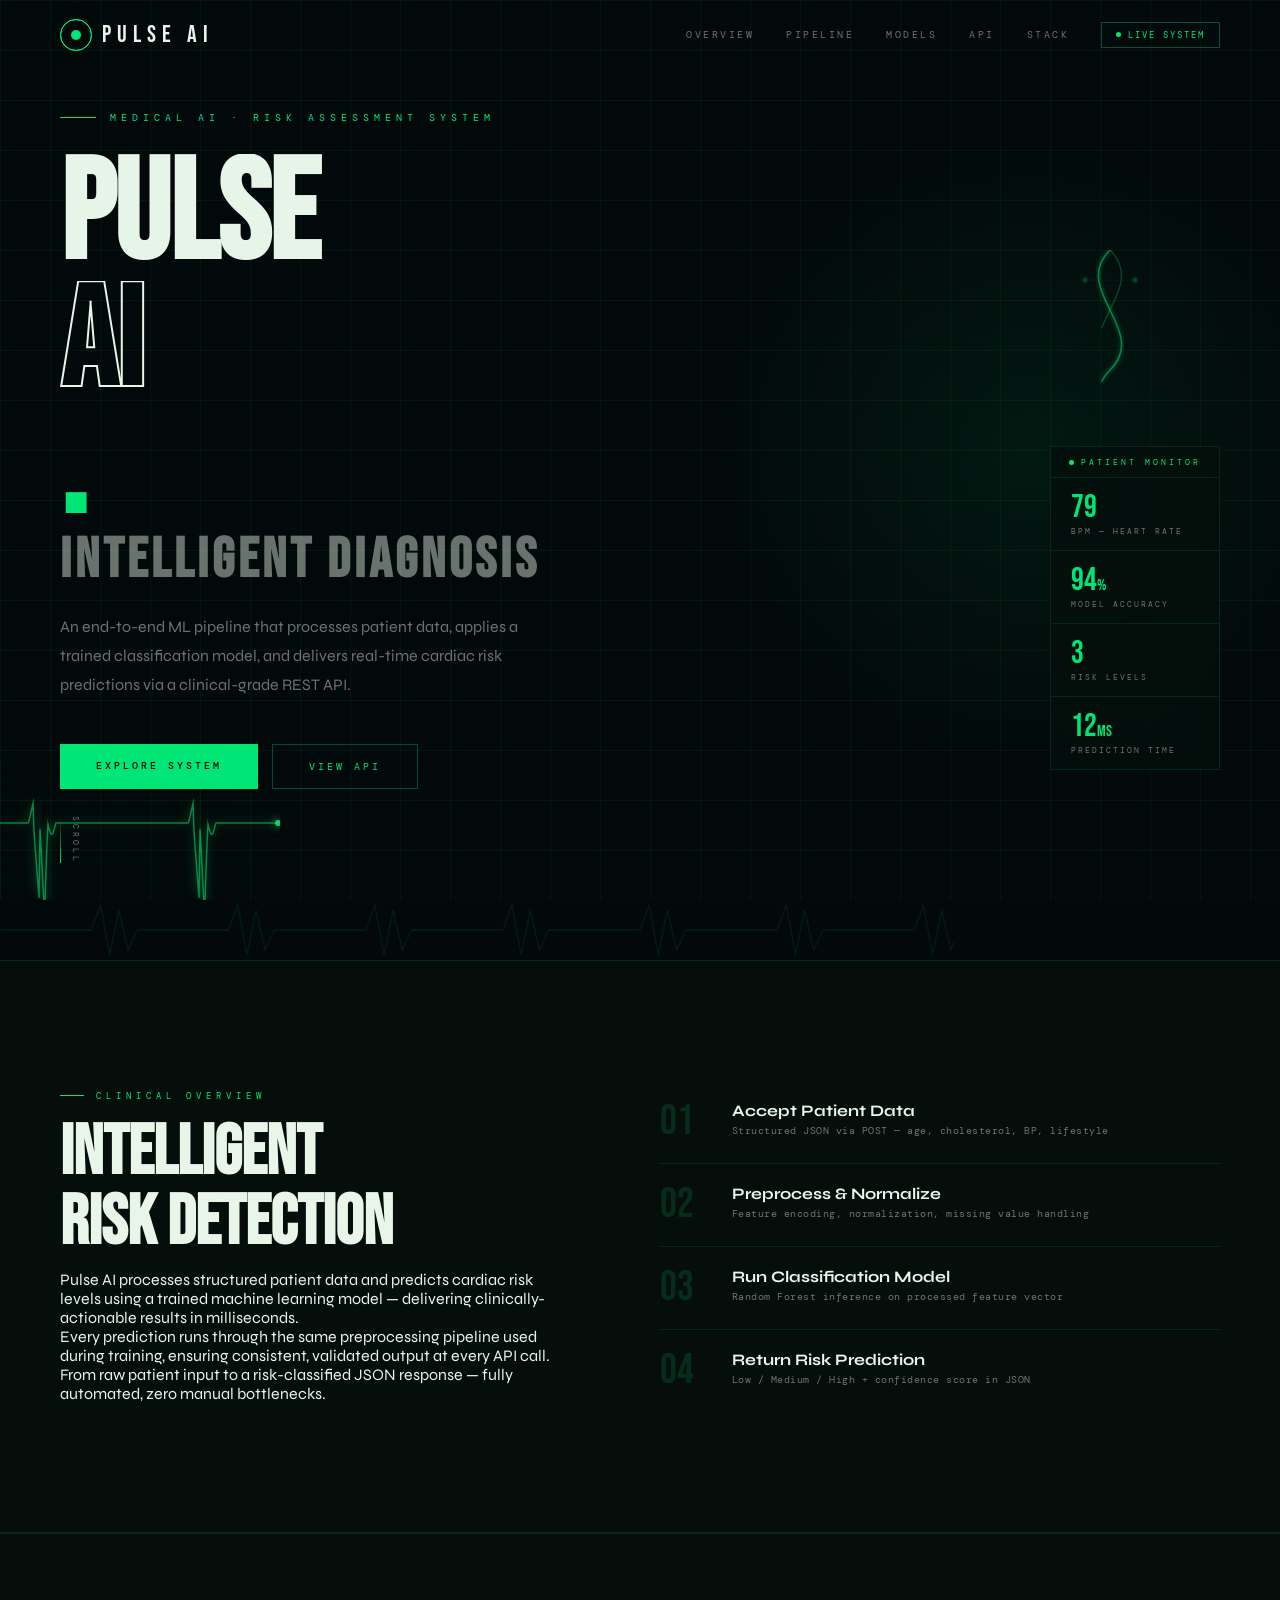
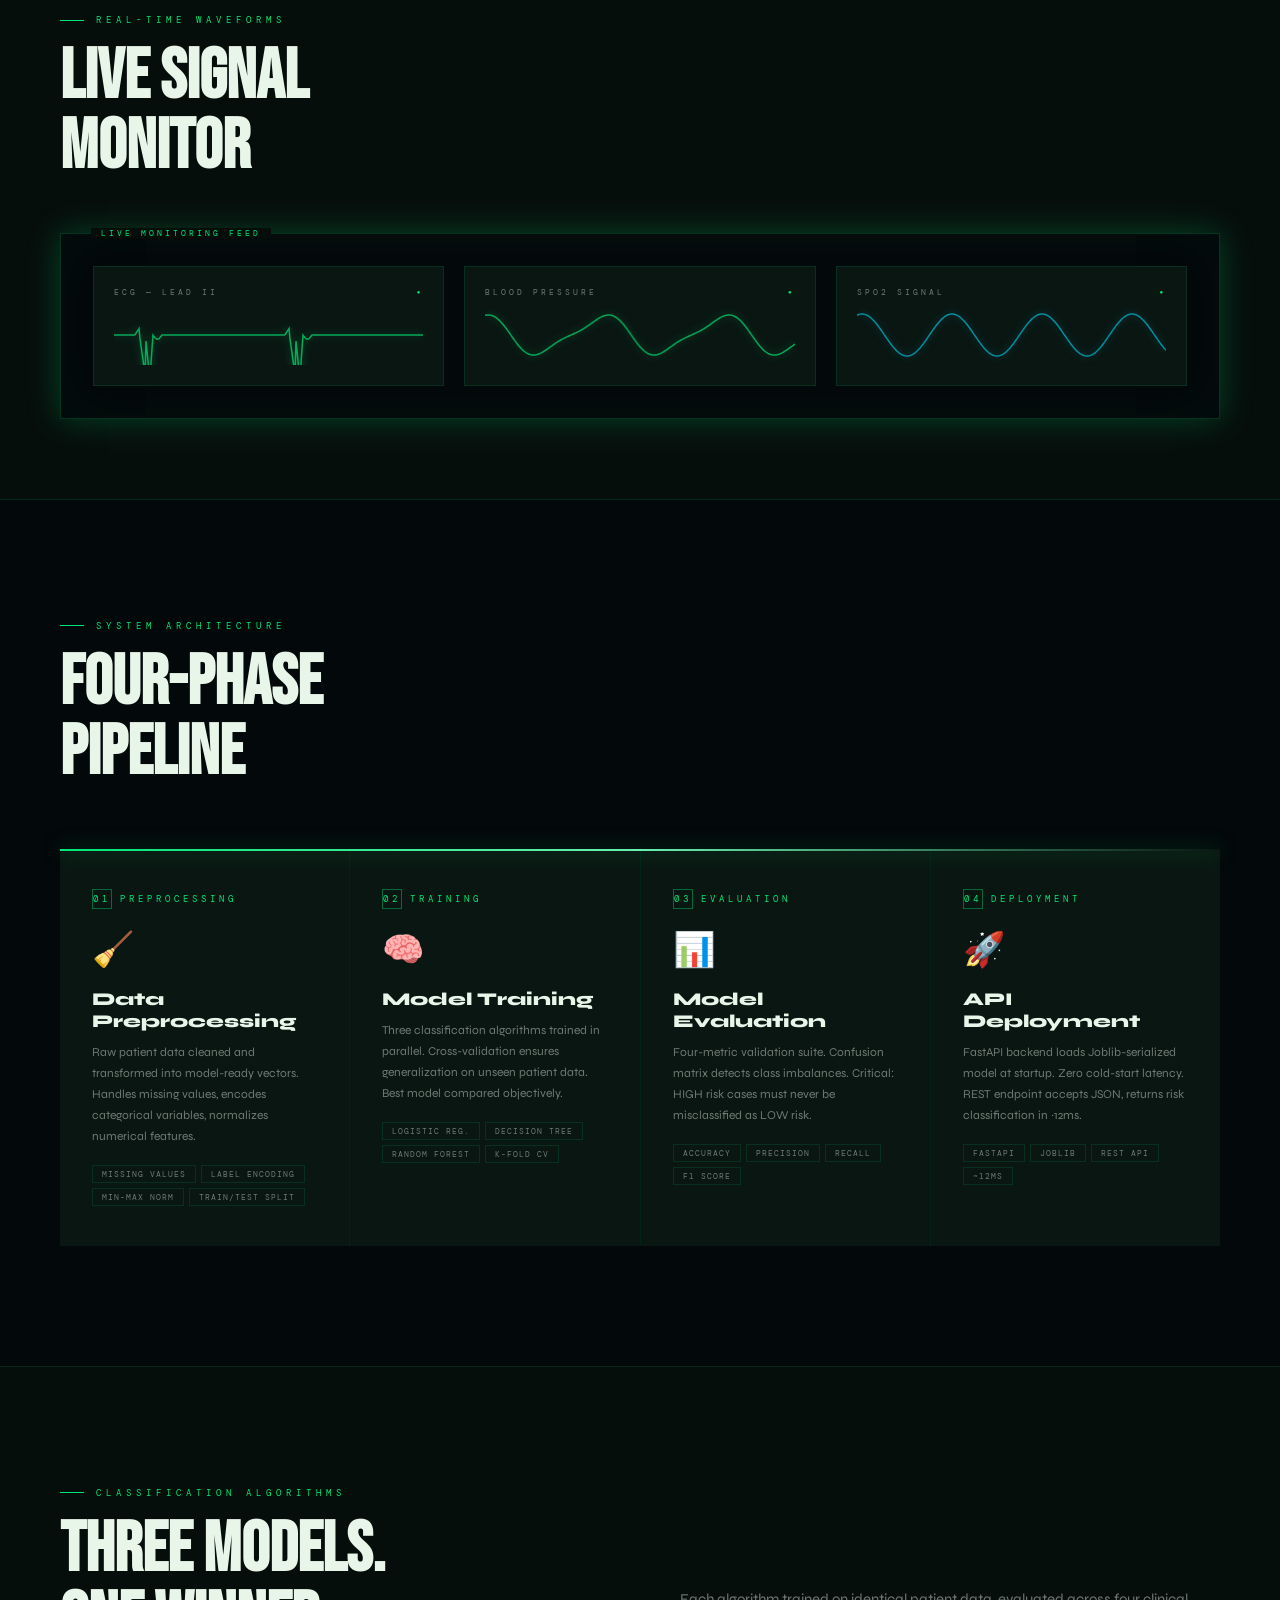
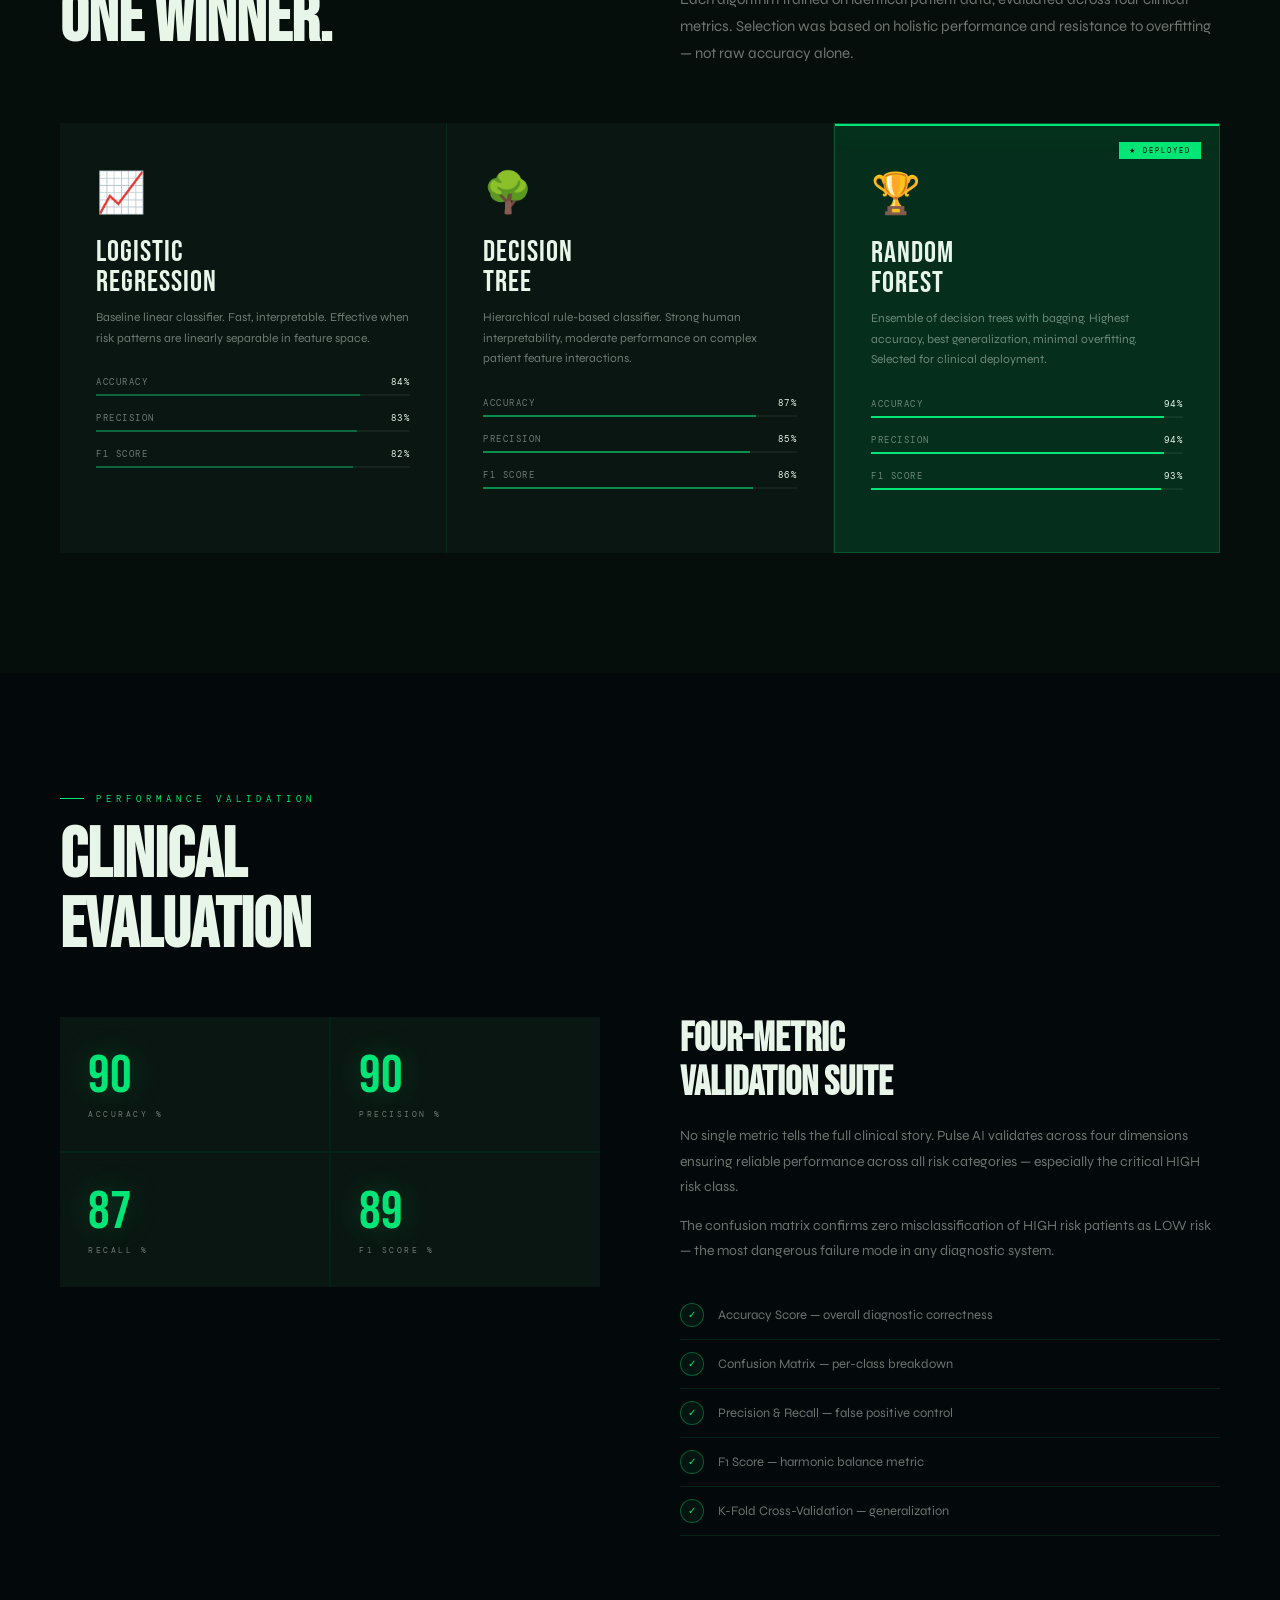
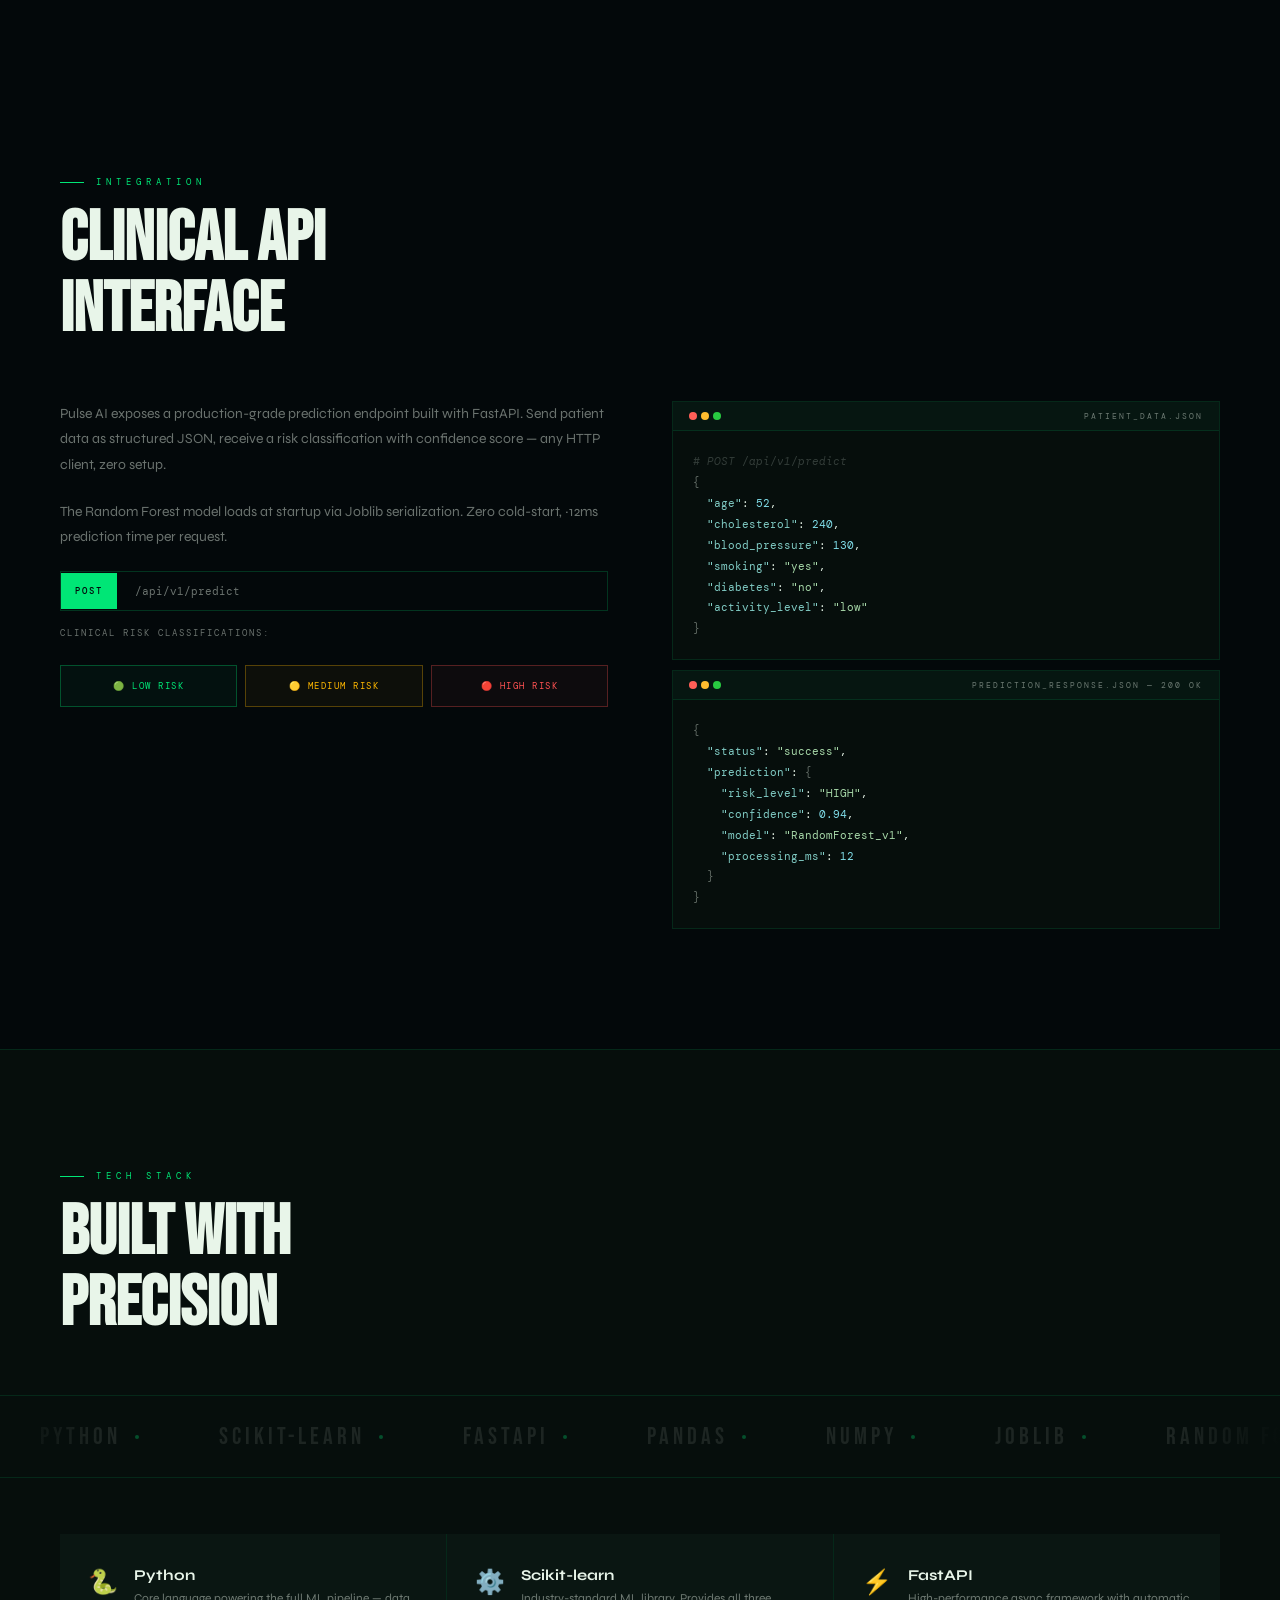
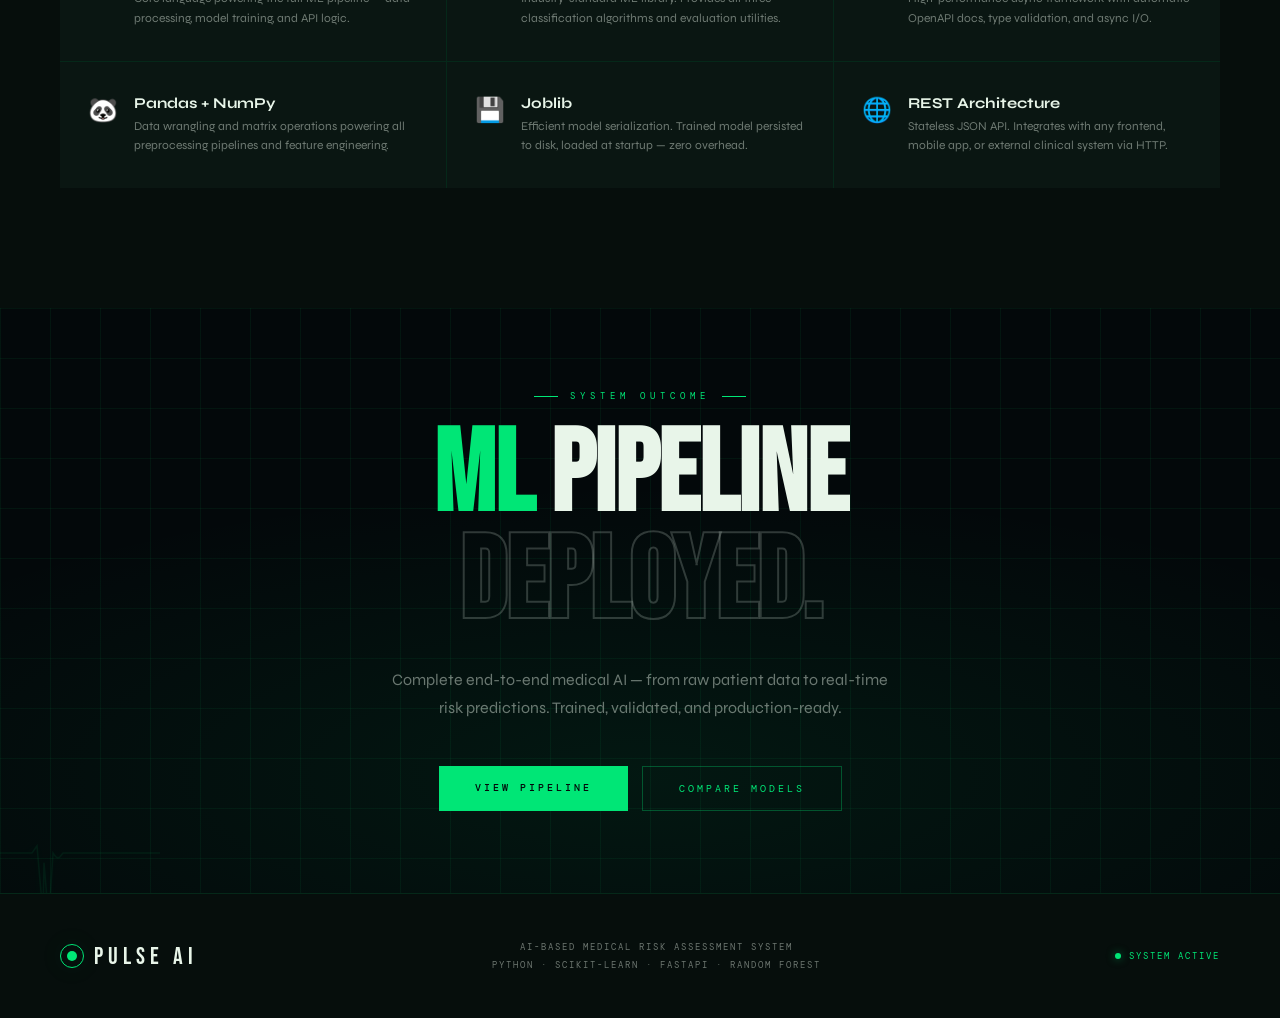
==== index.html @ 743562b0 "added intrductory index .html to get an  overview of pulse ai" ====
<!DOCTYPE html>
<html lang="en">
<head>
<meta charset="UTF-8">
<meta name="viewport" content="width=device-width, initial-scale=1.0">
<title>Pulse AI — Medical Risk Assessment System</title>
<link href="https://fonts.googleapis.com/css2?family=Bebas+Neue&family=DM+Mono:wght@300;400;500&family=Syne:wght@400;600;700;800&display=swap" rel="stylesheet">
<style>
:root {
  --g: #00E676;        /* hospital green */
  --g2: #00C853;       /* deep green */
  --g3: #69F0AE;       /* light green */
  --g4: rgba(0,230,118,0.08);
  --bg: #03080A;       /* near-black with teal hint */
  --bg2: #060E0C;
  --bg3: #0A1612;
  --bg4: #0D1E18;
  --line: rgba(0,230,118,0.12);
  --line2: rgba(0,230,118,0.06);
  --white: #E8F5E9;
  --muted: rgba(232,245,233,0.45);
  --glow: 0 0 30px rgba(0,230,118,0.25);
  --glow-strong: 0 0 60px rgba(0,230,118,0.4);
}

*, *::before, *::after { margin:0; padding:0; box-sizing:border-box; }
html { scroll-behavior:smooth; }

body {
  background: var(--bg);
  color: var(--white);
  font-family: 'Syne', sans-serif;
  overflow-x: hidden;
}

/* ─── SCAN LINE OVERLAY ─── */
body::after {
  content: '';
  position: fixed;
  inset: 0;
  background: repeating-linear-gradient(
    0deg,
    transparent,
    transparent 2px,
    rgba(0,230,118,0.012) 2px,
    rgba(0,230,118,0.012) 4px
  );
  pointer-events: none;
  z-index: 9998;
}

/* ─── SCROLL PROGRESS ─── */
#prog {
  position: fixed;
  top: 0; left: 0;
  height: 2px;
  width: 0%;
  background: linear-gradient(90deg, var(--g), var(--g3));
  z-index: 9999;
  box-shadow: 0 0 14px rgba(0,230,118,0.7);
  transition: width 0.08s linear;
}

/* ─── NAV ─── */
nav {
  position: fixed;
  top: 0; left: 0; right: 0;
  z-index: 500;
  height: 70px;
  padding: 0 60px;
  display: flex;
  align-items: center;
  justify-content: space-between;
  border-bottom: 1px solid transparent;
  transition: all 0.4s;
}
nav.sticky {
  background: rgba(3,8,10,0.94);
  backdrop-filter: blur(20px);
  border-bottom-color: var(--line);
}
.nav-logo {
  font-family: 'Bebas Neue', sans-serif;
  font-size: 24px;
  letter-spacing: 6px;
  color: var(--white);
  text-decoration: none;
  display: flex;
  align-items: center;
  gap: 10px;
}
.pulse-icon {
  position: relative;
  width: 32px; height: 32px;
}
.pulse-ring {
  position: absolute;
  inset: 0;
  border-radius: 50%;
  border: 1px solid var(--g);
  animation: ping 2s ease-out infinite;
}
.pulse-ring2 {
  animation-delay: 0.7s;
}
@keyframes ping {
  0% { transform: scale(0.6); opacity: 0.8; }
  100% { transform: scale(1.4); opacity: 0; }
}
.pulse-core {
  position: absolute;
  top:50%; left:50%;
  transform: translate(-50%,-50%);
  width: 10px; height: 10px;
  border-radius: 50%;
  background: var(--g);
  box-shadow: var(--glow);
}

.nav-links { display:flex; align-items:center; gap:32px; }
.nav-links a {
  font-family: 'DM Mono', monospace;
  font-size: 10px;
  letter-spacing: 2.5px;
  text-transform: uppercase;
  color: var(--muted);
  text-decoration: none;
  transition: color 0.25s;
}
.nav-links a:hover { color: var(--g); }
.nav-badge {
  font-family: 'DM Mono', monospace;
  font-size: 9px;
  letter-spacing: 2px;
  color: var(--g);
  border: 1px solid rgba(0,230,118,0.35);
  padding: 6px 14px;
  display: flex;
  align-items: center;
  gap: 7px;
  text-transform: uppercase;
}
.badge-dot {
  width: 5px; height: 5px;
  border-radius: 50%;
  background: var(--g);
  animation: ping-small 1.5s ease-out infinite;
}
@keyframes ping-small {
  0%,100% { opacity:1; transform:scale(1); }
  50% { opacity:0.4; transform:scale(1.5); }
}

/* ─── HERO ─── */
.hero {
  min-height: 100vh;
  display: flex;
  flex-direction: column;
  justify-content: center;
  padding: 0 60px;
  position: relative;
  overflow: hidden;
}

/* Grid BG */
.hero-grid {
  position: absolute;
  inset: 0;
  background-image:
    linear-gradient(var(--line2) 1px, transparent 1px),
    linear-gradient(90deg, var(--line2) 1px, transparent 1px);
  background-size: 50px 50px;
  animation: grid-drift 30s linear infinite;
}
@keyframes grid-drift {
  from { background-position: 0 0; }
  to { background-position: 0 50px; }
}

/* Radial glow */
.hero-glow {
  position: absolute;
  right: -100px; top: 50%;
  transform: translateY(-50%);
  width: 700px; height: 700px;
  background: radial-gradient(circle, rgba(0,230,118,0.07), transparent 65%);
  pointer-events: none;
  animation: glow-breathe 5s ease-in-out infinite;
}
@keyframes glow-breathe {
  0%,100% { transform: translateY(-50%) scale(1); opacity:1; }
  50% { transform: translateY(-50%) scale(1.1); opacity:0.7; }
}

/* ECG Hero Canvas */
#ecg-canvas {
  position: absolute;
  bottom: 0; left: 0; right: 0;
  height: 140px;
  pointer-events: none;
}

/* DNA Helix right side */
.dna-wrap {
  position: absolute;
  right: 80px;
  top: 50%;
  transform: translateY(-50%);
  width: 180px;
  height: 400px;
  opacity: 0;
  animation: fade-in 1s ease forwards 1.6s;
}
@keyframes fade-in { to { opacity:1; } }

.hero-content { position:relative; z-index:3; max-width: 820px; }

.hero-tag {
  font-family: 'DM Mono', monospace;
  font-size: 10px;
  letter-spacing: 5px;
  color: var(--g);
  text-transform: uppercase;
  margin-bottom: 30px;
  display: flex;
  align-items: center;
  gap: 14px;
  opacity: 0;
  animation: in-up 0.7s ease forwards 0.3s;
}
.hero-tag::before { content:''; width:36px; height:1px; background:var(--g); }

.hero-h1 {
  font-family: 'Bebas Neue', sans-serif;
  font-size: clamp(70px, 11vw, 155px);
  line-height: 0.9;
  letter-spacing: -1px;
  margin-bottom: 28px;
}
.hero-h1 .ln { display:block; overflow:hidden; }
.hero-h1 .ln span {
  display: block;
  opacity: 0;
  transform: translateY(100%);
  animation: line-up 0.85s cubic-bezier(0.16,1,0.3,1) forwards;
}
.hero-h1 .ln:nth-child(1) span { animation-delay:0.4s; }
.hero-h1 .ln:nth-child(2) span { animation-delay:0.55s; }
.hero-h1 .ln:nth-child(3) span { animation-delay:0.7s; }
@keyframes line-up { to { opacity:1; transform:translateY(0); } }

.hero-h1 .g { color: var(--g); }
.hero-h1 .out {
  -webkit-text-stroke: 2px var(--white);
  color: transparent;
}

.hero-desc {
  font-size: 16px;
  line-height: 1.8;
  color: var(--muted);
  max-width: 500px;
  margin-bottom: 44px;
  opacity: 0;
  animation: in-up 0.7s ease forwards 0.95s;
}

.hero-btns {
  display: flex;
  gap: 14px;
  opacity: 0;
  animation: in-up 0.7s ease forwards 1.15s;
}

.btn {
  font-family: 'DM Mono', monospace;
  font-size: 10px;
  letter-spacing: 3px;
  text-transform: uppercase;
  padding: 15px 36px;
  text-decoration: none;
  transition: all 0.3s;
  display: inline-block;
}
.btn-primary {
  background: var(--g);
  color: var(--bg);
  position: relative;
  overflow: hidden;
  font-weight: 500;
}
.btn-primary::after {
  content:'';
  position: absolute;
  inset: 0;
  background: rgba(255,255,255,0.2);
  transform: translateX(-102%);
  transition: transform 0.35s cubic-bezier(0.16,1,0.3,1);
}
.btn-primary:hover::after { transform: translateX(0); }
.btn-primary:hover { transform: translateY(-2px); box-shadow: var(--glow-strong); }

.btn-outline {
  border: 1px solid rgba(0,230,118,0.3);
  color: var(--g);
}
.btn-outline:hover {
  border-color: var(--g);
  background: rgba(0,230,118,0.07);
  transform: translateY(-2px);
}

/* Vital stats right */
.vital-panel {
  position: absolute;
  right: 60px;
  bottom: 130px;
  z-index: 3;
  display: flex;
  flex-direction: column;
  gap: 0;
  border: 1px solid var(--line);
  background: rgba(6,14,12,0.8);
  backdrop-filter: blur(10px);
  opacity: 0;
  animation: in-right 0.8s ease forwards 1.4s;
}
@keyframes in-right { to { opacity:1; transform:translateX(0); } }
.vital-panel { transform: translateX(30px); }

.vp-header {
  padding: 10px 18px;
  border-bottom: 1px solid var(--line);
  font-family: 'DM Mono', monospace;
  font-size: 8px;
  letter-spacing: 3px;
  color: var(--g);
  text-transform: uppercase;
  display: flex;
  align-items: center;
  gap: 7px;
}
.vp-dot { width:5px; height:5px; border-radius:50%; background:var(--g); animation:ping-small 1.5s infinite; }

.vital-row {
  padding: 14px 20px;
  border-bottom: 1px solid var(--line);
  display: flex;
  flex-direction: column;
  gap: 2px;
}
.vital-row:last-child { border-bottom: none; }
.vital-val {
  font-family: 'Bebas Neue', sans-serif;
  font-size: 32px;
  line-height: 1;
  color: var(--g);
}
.vital-lbl {
  font-family: 'DM Mono', monospace;
  font-size: 8px;
  letter-spacing: 2px;
  color: var(--muted);
  text-transform: uppercase;
}

.scroll-hint {
  position: absolute;
  bottom: 36px;
  left: 60px;
  z-index: 3;
  display: flex;
  align-items: center;
  gap: 10px;
  opacity: 0;
  animation: in-up 0.6s ease forwards 1.7s;
}
.sh-line {
  width: 1px; height: 45px;
  background: linear-gradient(to bottom, transparent, var(--g));
  animation: sh-pulse 2s ease-in-out infinite;
}
@keyframes sh-pulse {
  0%,100% { height:45px; }
  50% { height:75px; }
}
.sh-txt {
  font-family: 'DM Mono', monospace;
  font-size: 8px;
  letter-spacing: 3px;
  color: var(--muted);
  text-transform: uppercase;
  writing-mode: vertical-rl;
}

@keyframes in-up { to { opacity:1; transform:translateY(0); } }

/* ─── SECTIONS ─── */
.sec { padding: 120px 60px; position: relative; }
.sec-inner { max-width: 1200px; margin: 0 auto; }

.eyebrow {
  font-family: 'DM Mono', monospace;
  font-size: 9px;
  letter-spacing: 5px;
  text-transform: uppercase;
  color: var(--g);
  margin-bottom: 16px;
  display: flex;
  align-items: center;
  gap: 12px;
}
.eyebrow::before { content:''; width:24px; height:1px; background:var(--g); }

.sec-title {
  font-family: 'Bebas Neue', sans-serif;
  font-size: clamp(44px, 5.5vw, 80px);
  line-height: 1;
  margin-bottom: 12px;
}

/* ─── SCROLL ANIMATIONS ─── */
.sa, .sa-l, .sa-r, .sa-s {
  transition: opacity 0.95s cubic-bezier(0.16,1,0.3,1), transform 0.95s cubic-bezier(0.16,1,0.3,1);
}
.sa    { opacity:0; transform:translateY(55px); }
.sa-l  { opacity:0; transform:translateX(-55px); }
.sa-r  { opacity:0; transform:translateX(55px); }
.sa-s  { opacity:0; transform:scale(0.9); }
.sa.v, .sa-l.v, .sa-r.v, .sa-s.v { opacity:1; transform:none; }
.d1{transition-delay:0.08s;} .d2{transition-delay:0.18s;} .d3{transition-delay:0.28s;} .d4{transition-delay:0.38s;}

/* ─── WHAT IT DOES ─── */
.what-sec {
  background: var(--bg2);
  border-top: 1px solid var(--line);
  border-bottom: 1px solid var(--line);
}
.what-grid {
  display: grid;
  grid-template-columns: 1fr 1.1fr;
  gap: 90px;
  align-items: center;
}
.what-text p {
  font-size: 15px;
  line-height: 1.85;
  color: var(--muted);
  margin-bottom: 18px;
}
.what-text .hl { color: var(--g); font-weight: 600; }

/* Animated flow list */
.flow-list { list-style: none; }
.fl {
  display: flex;
  gap: 22px;
  padding: 20px 0;
  border-bottom: 1px solid var(--line);
  position: relative;
  transition: padding-left 0.3s ease;
  cursor: default;
}
.fl:last-child { border-bottom: none; }
.fl:hover { padding-left: 10px; }

.fl-bar {
  position: absolute;
  left: 0; top: 0; bottom: 0;
  width: 2px;
  background: var(--g);
  transform: scaleY(0);
  transform-origin: top;
  transition: transform 0.35s ease;
}
.fl:hover .fl-bar { transform: scaleY(1); }

.fl-n {
  font-family: 'Bebas Neue', sans-serif;
  font-size: 42px;
  line-height: 1;
  color: rgba(0,230,118,0.15);
  min-width: 50px;
  transition: color 0.3s;
}
.fl:hover .fl-n { color: var(--g); }

.fl-b h4 { font-size: 16px; font-weight: 700; margin-bottom: 4px; }
.fl-b p {
  font-family: 'DM Mono', monospace;
  font-size: 10px;
  color: var(--muted);
  letter-spacing: 0.5px;
}

/* ─── HEARTBEAT DIVIDER ─── */
.hb-divider {
  width: 100%;
  height: 60px;
  position: relative;
  overflow: hidden;
  background: var(--bg);
}
.hb-divider svg { width:100%; height:100%; }
.hb-path {
  fill: none;
  stroke: var(--g);
  stroke-width: 1.5;
  opacity: 0.4;
  stroke-dasharray: 2000;
  stroke-dashoffset: 2000;
  animation: hb-draw 3s ease-in-out forwards infinite;
}
@keyframes hb-draw {
  0%  { stroke-dashoffset: 2000; opacity: 0.4; }
  70% { stroke-dashoffset: 0; opacity: 0.4; }
  85% { stroke-dashoffset: 0; opacity: 0.7; }
  100% { stroke-dashoffset: 0; opacity: 0.1; }
}

/* ─── PIPELINE ─── */
.pipeline-sec { background: var(--bg); }

.p-grid {
  display: grid;
  grid-template-columns: repeat(4,1fr);
  gap: 1px;
  background: var(--line);
  margin-top: 60px;
  position: relative;
}

/* Animated scan line across top */
.p-grid::before {
  content: '';
  position: absolute;
  top: 0; left: 0;
  height: 2px;
  width: 0%;
  background: linear-gradient(90deg, var(--g), var(--g3), transparent);
  z-index: 2;
  box-shadow: 0 0 20px rgba(0,230,118,0.6);
  transition: width 2s cubic-bezier(0.16,1,0.3,1);
}
.p-grid.scanned::before { width: 100%; }

.p-card {
  background: var(--bg3);
  padding: 40px 32px;
  position: relative;
  overflow: hidden;
  transition: background 0.4s;
  cursor: default;
}
.p-card:hover { background: rgba(0,230,118,0.035); }

/* Corner brackets on hover */
.p-card::before, .p-card::after {
  content:'';
  position: absolute;
  width: 12px; height: 12px;
  opacity: 0;
  transition: opacity 0.3s;
}
.p-card::before {
  top: 10px; left: 10px;
  border-top: 1px solid var(--g);
  border-left: 1px solid var(--g);
}
.p-card::after {
  bottom: 10px; right: 10px;
  border-bottom: 1px solid var(--g);
  border-right: 1px solid var(--g);
}
.p-card:hover::before, .p-card:hover::after { opacity: 1; }

.p-num {
  font-family: 'DM Mono', monospace;
  font-size: 9px;
  letter-spacing: 4px;
  color: var(--g);
  text-transform: uppercase;
  margin-bottom: 20px;
  display: flex;
  align-items: center;
  gap: 8px;
}
.p-num-box {
  width: 20px; height: 20px;
  border: 1px solid rgba(0,230,118,0.4);
  display: flex; align-items:center; justify-content:center;
  font-size: 9px;
}

.p-icon {
  font-size: 34px;
  display: block;
  margin-bottom: 18px;
  transition: transform 0.4s cubic-bezier(0.34,1.56,0.64,1);
}
.p-card:hover .p-icon { transform: scale(1.15) translateY(-4px); }

.p-title { font-size: 18px; font-weight: 800; margin-bottom: 10px; }
.p-desc { font-size: 12px; line-height: 1.75; color: var(--muted); }

.p-tags {
  display: flex;
  flex-wrap: wrap;
  gap: 5px;
  margin-top: 18px;
}
.p-tag {
  font-family: 'DM Mono', monospace;
  font-size: 8px;
  letter-spacing: 1px;
  color: var(--muted);
  border: 1px solid var(--line);
  padding: 3px 9px;
  text-transform: uppercase;
  transition: all 0.3s;
}
.p-card:hover .p-tag { border-color: rgba(0,230,118,0.3); color: var(--g3); }

/* ─── MODELS ─── */
.models-sec {
  background: var(--bg2);
  border-top: 1px solid var(--line);
}

.models-hd {
  display: grid;
  grid-template-columns: 1fr 1fr;
  gap: 80px;
  align-items: end;
  margin-bottom: 56px;
}
.models-hd p { font-size: 15px; line-height: 1.8; color: var(--muted); }

.m-grid {
  display: grid;
  grid-template-columns: repeat(3,1fr);
  gap: 1px;
  background: var(--line);
}

.m-card {
  background: var(--bg3);
  padding: 46px 36px;
  position: relative;
  overflow: hidden;
  transition: transform 0.4s cubic-bezier(0.16,1,0.3,1);
  cursor: default;
}
.m-card:hover { transform: translateY(-8px); z-index:2; }

/* Top glow bar */
.m-card::before {
  content:'';
  position: absolute;
  top: 0; left: 0; right: 0;
  height: 2px;
  transform: scaleX(0);
  transform-origin: left;
  transition: transform 0.5s cubic-bezier(0.16,1,0.3,1);
  background: var(--g);
}
.m-card:hover::before { transform: scaleX(1); }

.m-card.best {
  background: rgba(0,230,118,0.03);
  border: 1px solid rgba(0,230,118,0.2);
}
.m-card.best::before { transform: scaleX(1); box-shadow: var(--glow); }

.m-badge {
  position: absolute;
  top: 18px; right: 18px;
  font-family: 'DM Mono', monospace;
  font-size: 7px;
  letter-spacing: 2px;
  text-transform: uppercase;
  color: var(--bg);
  background: var(--g);
  padding: 4px 10px;
}

.m-icon { font-size: 40px; margin-bottom: 20px; display: block; }
.m-name {
  font-family: 'Bebas Neue', sans-serif;
  font-size: 30px;
  letter-spacing: 1px;
  line-height: 1;
  margin-bottom: 10px;
}
.m-desc { font-size: 12px; color: var(--muted); line-height: 1.7; margin-bottom: 28px; }

.m-metric { margin-bottom: 16px; }
.m-mh {
  display: flex;
  justify-content: space-between;
  margin-bottom: 6px;
  font-family: 'DM Mono', monospace;
  font-size: 9px;
  letter-spacing: 1.5px;
  text-transform: uppercase;
}
.m-mh span:first-child { color: var(--muted); }
.m-mh span:last-child { color: var(--white); }

.m-bar { height: 2px; background: rgba(255,255,255,0.05); overflow:hidden; }
.m-fill {
  height: 100%;
  width: 0%;
  background: var(--g);
  transition: width 1.7s cubic-bezier(0.16,1,0.3,1);
  box-shadow: 0 0 8px rgba(0,230,118,0.4);
}
.m-card:nth-child(2) .m-fill { background: rgba(0,230,118,0.55); }
.m-card:nth-child(1) .m-fill { background: rgba(0,230,118,0.35); }

/* ─── EVALUATION ─── */
.eval-sec { background: var(--bg); }

.eval-grid {
  display: grid;
  grid-template-columns: 1fr 1fr;
  gap: 80px;
  margin-top: 56px;
  align-items: start;
}

.eval-nums {
  display: grid;
  grid-template-columns: 1fr 1fr;
  gap: 2px;
  background: var(--line);
}
.eval-num {
  background: var(--bg3);
  padding: 32px 28px;
  position: relative;
  overflow: hidden;
  transition: background 0.3s;
  cursor: default;
}
.eval-num:hover { background: rgba(0,230,118,0.04); }

/* Scan effect on hover */
.eval-num::after {
  content:'';
  position: absolute;
  top: -100%;
  left: 0; right: 0;
  height: 30%;
  background: linear-gradient(to bottom, transparent, rgba(0,230,118,0.04), transparent);
  transition: top 0.6s ease;
}
.eval-num:hover::after { top: 200%; }

.en-val {
  font-family: 'Bebas Neue', sans-serif;
  font-size: 54px;
  line-height: 1;
  color: var(--g);
  text-shadow: var(--glow);
  margin-bottom: 6px;
}
.en-lbl {
  font-family: 'DM Mono', monospace;
  font-size: 8px;
  letter-spacing: 2.5px;
  color: var(--muted);
  text-transform: uppercase;
}

.eval-info h3 {
  font-family: 'Bebas Neue', sans-serif;
  font-size: 40px;
  line-height: 1.1;
  margin-bottom: 18px;
}
.eval-info p { font-size: 14px; line-height: 1.8; color: var(--muted); margin-bottom: 14px; }

.checklist { margin-top: 28px; }
.ci {
  display: flex;
  align-items: center;
  gap: 14px;
  padding: 12px 0;
  border-bottom: 1px solid var(--line);
  font-size: 13px;
  color: var(--muted);
  transition: color 0.3s, padding-left 0.3s;
  cursor: default;
}
.ci:hover { color: var(--white); padding-left: 8px; }
.ci-dot {
  width: 24px; height: 24px;
  border-radius: 50%;
  border: 1px solid rgba(0,230,118,0.35);
  background: rgba(0,230,118,0.06);
  display: flex; align-items:center; justify-content:center;
  font-size: 10px;
  color: var(--g);
  flex-shrink: 0;
}

/* ─── LIVE MONITOR SECTION ─── */
.monitor-sec {
  background: var(--bg2);
  border-top: 1px solid var(--line);
  border-bottom: 1px solid var(--line);
  padding: 80px 60px;
}
.monitor-inner {
  max-width: 1200px;
  margin: 0 auto;
}
.monitor-screen {
  margin-top: 50px;
  border: 1px solid rgba(0,230,118,0.2);
  background: var(--bg);
  position: relative;
  padding: 32px;
  box-shadow: inset 0 0 60px rgba(0,230,118,0.03), var(--glow);
}
.monitor-screen::before {
  content: 'LIVE MONITORING FEED';
  position: absolute;
  top: -1px; left: 30px;
  font-family: 'DM Mono', monospace;
  font-size: 8px;
  letter-spacing: 3px;
  color: var(--g);
  background: var(--bg2);
  padding: 0 10px;
  transform: translateY(-50%);
}

.monitor-row {
  display: grid;
  grid-template-columns: 1fr 1fr 1fr;
  gap: 20px;
}
.moni-item {
  border: 1px solid var(--line);
  padding: 20px;
  background: var(--bg3);
  position: relative;
}
.moni-label {
  font-family: 'DM Mono', monospace;
  font-size: 8px;
  letter-spacing: 3px;
  color: var(--muted);
  text-transform: uppercase;
  margin-bottom: 8px;
  display: flex;
  align-items: center;
  justify-content: space-between;
}
.moni-label::after {
  content: '●';
  color: var(--g);
  font-size: 6px;
  animation: ping-small 1.5s infinite;
}
.moni-canvas { width:100%; height:60px; display:block; }

/* ─── API ─── */
.api-sec { background: var(--bg); }

.api-grid {
  display: grid;
  grid-template-columns: 1fr 1fr;
  gap: 64px;
  margin-top: 56px;
  align-items: start;
}

.api-info p { font-size: 14px; line-height: 1.8; color: var(--muted); margin-bottom: 22px; }

.ep-row {
  display: flex;
  align-items: center;
  border: 1px solid rgba(0,230,118,0.2);
  overflow: hidden;
  margin-bottom: 14px;
}
.ep-m {
  background: var(--g);
  color: var(--bg);
  font-family: 'DM Mono', monospace;
  font-size: 9px;
  letter-spacing: 2px;
  padding: 12px 14px;
  font-weight: 500;
}
.ep-u {
  font-family: 'DM Mono', monospace;
  font-size: 11px;
  color: var(--muted);
  padding: 12px 18px;
}

.risk-pills {
  display: grid;
  grid-template-columns: repeat(3,1fr);
  gap: 8px;
  margin-top: 24px;
}
.rp {
  padding: 14px 8px;
  text-align: center;
  font-family: 'DM Mono', monospace;
  font-size: 9px;
  letter-spacing: 1.5px;
  text-transform: uppercase;
  border: 1px solid;
  transition: transform 0.3s, box-shadow 0.3s;
  cursor: default;
}
.rp:hover { transform: translateY(-3px); }
.rp-l { color: var(--g); border-color: rgba(0,230,118,0.3); background: rgba(0,230,118,0.04); }
.rp-m { color: #FFB800; border-color: rgba(255,184,0,0.3); background: rgba(255,184,0,0.04); }
.rp-h { color: #FF5252; border-color: rgba(255,82,82,0.3); background: rgba(255,82,82,0.04); }

.code-stack { display:flex; flex-direction:column; gap:10px; }
.cb {
  background: var(--bg2);
  border: 1px solid var(--line);
  overflow: hidden;
  position: relative;
}
.cb::after {
  content:'';
  position: absolute;
  top:0; left:-100%;
  width:50%;
  height:100%;
  background: linear-gradient(90deg, transparent, rgba(0,230,118,0.025), transparent);
  animation: code-scan 4s ease-in-out infinite;
}
@keyframes code-scan { 0%{left:-100%} 100%{left:200%} }

.cb-head {
  padding: 9px 16px;
  background: rgba(0,230,118,0.04);
  border-bottom: 1px solid var(--line);
  display: flex;
  align-items: center;
  justify-content: space-between;
}
.cb-dots { display:flex; gap:4px; }
.cbd { width:8px; height:8px; border-radius:50%; }
.cbd:nth-child(1){background:#FF5F57;} .cbd:nth-child(2){background:#FFBD2E;} .cbd:nth-child(3){background:#28CA41;}
.cb-title {
  font-family: 'DM Mono', monospace;
  font-size: 8px;
  letter-spacing: 2px;
  color: var(--muted);
  text-transform: uppercase;
}
.cb-body {
  padding: 20px;
  font-family: 'DM Mono', monospace;
  font-size: 11px;
  line-height: 1.9;
}
.ck{color:#80CBC4;} .cs{color:#A5D6A7;} .cn{color:#80DEEA;} .cc{color:rgba(232,245,233,0.2);font-style:italic;} .cbr{color:rgba(232,245,233,0.4);}

/* ─── TECH STACK ─── */
.tech-sec { background: var(--bg2); border-top:1px solid var(--line); }

.marquee-outer {
  overflow: hidden;
  margin: 56px -60px;
  padding: 26px 0;
  border-top: 1px solid var(--line);
  border-bottom: 1px solid var(--line);
  position: relative;
}
.marquee-outer::before, .marquee-outer::after {
  content:'';
  position: absolute;
  top:0; bottom:0;
  width:100px;
  z-index:2;
  pointer-events:none;
}
.marquee-outer::before { left:0; background:linear-gradient(to right, var(--bg2), transparent); }
.marquee-outer::after { right:0; background:linear-gradient(to left, var(--bg2), transparent); }

.marquee-inner {
  display: flex;
  width: max-content;
  animation: marquee 22s linear infinite;
}
.marquee-inner:hover { animation-play-state: paused; }
@keyframes marquee { from{transform:translateX(0)} to{transform:translateX(-50%)} }

.mi {
  font-family: 'Bebas Neue', sans-serif;
  font-size: 24px;
  letter-spacing: 4px;
  padding: 0 40px;
  color: rgba(232,245,233,0.1);
  white-space: nowrap;
  display: flex; align-items:center; gap:14px;
  transition: color 0.3s;
  cursor: default;
}
.mi:hover { color: rgba(0,230,118,0.5); }
.mi-dot { width:4px; height:4px; border-radius:50%; background:rgba(0,230,118,0.3); }

.t-grid {
  display: grid;
  grid-template-columns: repeat(3,1fr);
  gap: 1px;
  background: var(--line);
}
.t-card {
  background: var(--bg3);
  padding: 32px 28px;
  display: flex;
  gap: 16px;
  align-items: flex-start;
  transition: background 0.3s;
  position: relative;
  overflow: hidden;
  cursor: default;
}
.t-card::before {
  content:'';
  position: absolute;
  bottom: 0; left: 0;
  height: 1px;
  width: 0;
  background: var(--g);
  transition: width 0.4s ease;
}
.t-card:hover { background: rgba(0,230,118,0.025); }
.t-card:hover::before { width: 100%; }

.t-icon { font-size: 24px; flex-shrink:0; margin-top:2px; }
.t-card h4 { font-size:15px; font-weight:700; margin-bottom:5px; }
.t-card p { font-size:12px; color:var(--muted); line-height:1.65; }

/* ─── FINAL CTA ─── */
.cta-sec {
  min-height: 65vh;
  display: flex;
  align-items: center;
  justify-content: center;
  text-align: center;
  position: relative;
  overflow: hidden;
  background: var(--bg);
}
.cta-bg {
  position: absolute;
  inset: 0;
  background: radial-gradient(ellipse 70% 50% at 50% 80%, rgba(0,230,118,0.07), transparent);
  animation: cta-pulse 5s ease-in-out infinite;
}
@keyframes cta-pulse {
  0%,100%{opacity:1;transform:scale(1)}
  50%{opacity:0.6;transform:scale(1.05)}
}
.cta-grid-bg {
  position: absolute;
  inset: 0;
  background-image:
    linear-gradient(var(--line2) 1px, transparent 1px),
    linear-gradient(90deg, var(--line2) 1px, transparent 1px);
  background-size: 50px 50px;
}
#cta-ecg {
  position: absolute;
  bottom: 0; left: 0; right: 0;
  height: 80px;
  opacity: 0.2;
}

.cta-content { position:relative; z-index:2; max-width:760px; padding:0 28px; }
.cta-tag {
  font-family: 'DM Mono', monospace;
  font-size: 9px;
  letter-spacing: 5px;
  color: var(--g);
  text-transform: uppercase;
  margin-bottom: 22px;
  display: flex;
  align-items: center;
  justify-content: center;
  gap: 12px;
}
.cta-tag::before, .cta-tag::after { content:''; width:24px; height:1px; background:var(--g); }

.cta-h {
  font-family: 'Bebas Neue', sans-serif;
  font-size: clamp(54px, 9vw, 115px);
  line-height: 0.93;
  letter-spacing: -1px;
  margin-bottom: 28px;
}
.cta-h .out { -webkit-text-stroke:2px rgba(232,245,233,0.2); color:transparent; }
.cta-h .gc { color: var(--g); }

.cta-p {
  font-size: 16px;
  line-height: 1.75;
  color: var(--muted);
  max-width: 520px;
  margin: 0 auto 44px;
}

/* ─── FOOTER ─── */
footer {
  background: var(--bg2);
  border-top: 1px solid var(--line);
  padding: 44px 60px;
  display: flex;
  align-items: center;
  justify-content: space-between;
}
.ft-logo {
  font-family: 'Bebas Neue', sans-serif;
  font-size: 24px;
  letter-spacing: 5px;
  display: flex;
  align-items: center;
  gap: 10px;
}
.ft-center {
  font-family: 'DM Mono', monospace;
  font-size: 9px;
  letter-spacing: 2px;
  color: var(--muted);
  text-align: center;
  line-height: 2;
  text-transform: uppercase;
}
.ft-r {
  display: flex;
  align-items: center;
  gap: 8px;
  font-family: 'DM Mono', monospace;
  font-size: 9px;
  letter-spacing: 2px;
  color: var(--g);
  text-transform: uppercase;
}
.ft-rdot {
  width: 6px; height: 6px;
  border-radius: 50%;
  background: var(--g);
  animation: ping-small 1.5s infinite;
  box-shadow: 0 0 8px rgba(0,230,118,0.5);
}

@media(max-width:960px){
  nav{padding:0 20px;}
  .hero{padding:0 20px;}
  .hero-h1{font-size:clamp(60px,15vw,90px);}
  .vital-panel,.dna-wrap{display:none;}
  .sec{padding:80px 20px;}
  .monitor-sec{padding:60px 20px;}
  .what-grid,.eval-grid,.api-grid,.models-hd{grid-template-columns:1fr;gap:48px;}
  .p-grid{grid-template-columns:1fr 1fr;}
  .m-grid{grid-template-columns:1fr;}
  .t-grid{grid-template-columns:1fr 1fr;}
  .marquee-outer{margin:40px -20px;}
  footer{flex-direction:column;gap:20px;text-align:center;}
}
</style>
</head>
<body>

<div id="prog"></div>

<!-- NAV -->
<nav id="nav">
  <a href="#" class="nav-logo">
    <div class="pulse-icon">
      <div class="pulse-ring"></div>
      <div class="pulse-ring pulse-ring2"></div>
      <div class="pulse-core"></div>
    </div>
    PULSE AI
  </a>
  <div class="nav-links">
    <a href="#what">Overview</a>
    <a href="#pipeline">Pipeline</a>
    <a href="#models">Models</a>
    <a href="#api">API</a>
    <a href="#tech">Stack</a>
    <div class="nav-badge"><span class="badge-dot"></span>Live System</div>
  </div>
</nav>

<!-- HERO -->
<section class="hero" id="home">
  <div class="hero-grid"></div>
  <div class="hero-glow"></div>
  <canvas id="ecg-canvas"></canvas>

  <!-- DNA Helix (SVG animated) -->
  <div class="dna-wrap">
    <svg viewBox="0 0 180 400" xmlns="http://www.w3.org/2000/svg" style="width:100%;height:100%">
      <defs>
        <filter id="glow-dna">
          <feGaussianBlur stdDeviation="2" result="blur"/>
          <feMerge><feMergeNode in="blur"/><feMergeNode in="SourceGraphic"/></feMerge>
        </filter>
      </defs>
      <!-- Left strand -->
      <path d="M90,0 C50,40 130,80 90,120 C50,160 130,200 90,240 C50,280 130,320 90,360 C50,400 130,440 90,480"
        stroke="rgba(0,230,118,0.5)" stroke-width="1.5" fill="none" filter="url(#glow-dna)"
        stroke-dasharray="600" stroke-dashoffset="600">
        <animate attributeName="stroke-dashoffset" from="600" to="0" dur="2s" fill="freeze" begin="1.8s"/>
      </path>
      <!-- Right strand -->
      <path d="M90,0 C130,40 50,80 90,120 C130,160 50,200 90,240 C130,280 50,320 90,360 C130,400 50,440 90,480"
        stroke="rgba(0,230,118,0.25)" stroke-width="1.5" fill="none"
        stroke-dasharray="600" stroke-dashoffset="600">
        <animate attributeName="stroke-dashoffset" from="600" to="0" dur="2s" fill="freeze" begin="2s"/>
      </path>
      <!-- Rungs -->
      <g stroke="rgba(0,230,118,0.2)" stroke-width="1" fill="none">
        <line x1="65" y1="30" x2="115" y2="30" opacity="0"><animate attributeName="opacity" from="0" to="1" dur="0.3s" begin="2.2s" fill="freeze"/></line>
        <line x1="55" y1="70" x2="125" y2="70" opacity="0"><animate attributeName="opacity" from="0" to="1" dur="0.3s" begin="2.4s" fill="freeze"/></line>
        <line x1="65" y1="110" x2="115" y2="110" opacity="0"><animate attributeName="opacity" from="0" to="1" dur="0.3s" begin="2.6s" fill="freeze"/></line>
        <line x1="55" y1="150" x2="125" y2="150" opacity="0"><animate attributeName="opacity" from="0" to="1" dur="0.3s" begin="2.8s" fill="freeze"/></line>
        <line x1="65" y1="190" x2="115" y2="190" opacity="0"><animate attributeName="opacity" from="0" to="1" dur="0.3s" begin="3.0s" fill="freeze"/></line>
        <line x1="55" y1="230" x2="125" y2="230" opacity="0"><animate attributeName="opacity" from="0" to="1" dur="0.3s" begin="3.2s" fill="freeze"/></line>
        <line x1="65" y1="270" x2="115" y2="270" opacity="0"><animate attributeName="opacity" from="0" to="1" dur="0.3s" begin="3.4s" fill="freeze"/></line>
        <line x1="55" y1="310" x2="125" y2="310" opacity="0"><animate attributeName="opacity" from="0" to="1" dur="0.3s" begin="3.6s" fill="freeze"/></line>
        <line x1="65" y1="350" x2="115" y2="350" opacity="0"><animate attributeName="opacity" from="0" to="1" dur="0.3s" begin="3.8s" fill="freeze"/></line>
      </g>
      <!-- Node dots -->
      <g fill="rgba(0,230,118,0.6)" filter="url(#glow-dna)">
        <circle cx="65" cy="30" r="2.5" opacity="0"><animate attributeName="opacity" from="0" to="1" dur="0.3s" begin="2.2s" fill="freeze"/></circle>
        <circle cx="115" cy="30" r="2.5" opacity="0"><animate attributeName="opacity" from="0" to="1" dur="0.3s" begin="2.2s" fill="freeze"/></circle>
        <circle cx="55" cy="70" r="2.5" opacity="0"><animate attributeName="opacity" from="0" to="1" dur="0.3s" begin="2.4s" fill="freeze"/></circle>
        <circle cx="125" cy="70" r="2.5" opacity="0"><animate attributeName="opacity" from="0" to="1" dur="0.3s" begin="2.4s" fill="freeze"/></circle>
        <circle cx="65" cy="110" r="2.5" opacity="0"><animate attributeName="opacity" from="0" to="1" dur="0.3s" begin="2.6s" fill="freeze"/></circle>
        <circle cx="115" cy="110" r="2.5" opacity="0"><animate attributeName="opacity" from="0" to="1" dur="0.3s" begin="2.6s" fill="freeze"/></circle>
        <circle cx="55" cy="150" r="2.5" opacity="0"><animate attributeName="opacity" from="0" to="1" dur="0.3s" begin="2.8s" fill="freeze"/></circle>
        <circle cx="125" cy="150" r="2.5" opacity="0"><animate attributeName="opacity" from="0" to="1" dur="0.3s" begin="2.8s" fill="freeze"/></circle>
        <circle cx="65" cy="190" r="2.5" opacity="0"><animate attributeName="opacity" from="0" to="1" dur="0.3s" begin="3.0s" fill="freeze"/></circle>
        <circle cx="115" cy="190" r="2.5" opacity="0"><animate attributeName="opacity" from="0" to="1" dur="0.3s" begin="3.0s" fill="freeze"/></circle>
        <circle cx="55" cy="230" r="2.5" opacity="0"><animate attributeName="opacity" from="0" to="1" dur="0.3s" begin="3.2s" fill="freeze"/></circle>
        <circle cx="125" cy="230" r="2.5" opacity="0"><animate attributeName="opacity" from="0" to="1" dur="0.3s" begin="3.2s" fill="freeze"/></circle>
      </g>
    </svg>
  </div>

  <div class="hero-content">
    <div class="hero-tag">Medical AI · Risk Assessment System</div>
    <h1 class="hero-h1">
      <span class="ln"><span>PULSE</span></span>
      <span class="ln"><span class="out">AI</span><span class="g">.</span></span>
      <span class="ln"><span style="font-size:0.4em;letter-spacing:4px;color:var(--muted);">INTELLIGENT DIAGNOSIS</span></span>
    </h1>
    <p class="hero-desc">An end-to-end ML pipeline that processes patient data, applies a trained classification model, and delivers real-time cardiac risk predictions via a clinical-grade REST API.</p>
    <div class="hero-btns">
      <a href="#pipeline" class="btn btn-primary">Explore System</a>
      <a href="#api" class="btn btn-outline">View API</a>
    </div>
  </div>

  <!-- Vital signs panel -->
  <div class="vital-panel">
    <div class="vp-header"><span class="vp-dot"></span>Patient Monitor</div>
    <div class="vital-row">
      <div class="vital-val" id="hr-val">72</div>
      <div class="vital-lbl">BPM — Heart Rate</div>
    </div>
    <div class="vital-row">
      <div class="vital-val">94<span style="font-size:0.5em">%</span></div>
      <div class="vital-lbl">Model Accuracy</div>
    </div>
    <div class="vital-row">
      <div class="vital-val">3</div>
      <div class="vital-lbl">Risk Levels</div>
    </div>
    <div class="vital-row">
      <div class="vital-val">12<span style="font-size:0.5em">ms</span></div>
      <div class="vital-lbl">Prediction Time</div>
    </div>
  </div>

  <div class="scroll-hint">
    <div class="sh-line"></div>
    <span class="sh-txt">Scroll</span>
  </div>
</section>

<!-- HEARTBEAT DIVIDER -->
<div class="hb-divider">
  <svg viewBox="0 0 1400 60" preserveAspectRatio="none">
    <path class="hb-path" d="M0,30 L80,30 L100,30 L110,5 L120,55 L130,10 L140,50 L150,30 L170,30 L230,30 L250,30 L260,5 L270,55 L280,10 L290,50 L300,30 L320,30 L380,30 L400,30 L410,5 L420,55 L430,10 L440,50 L450,30 L470,30 L530,30 L550,30 L560,5 L570,55 L580,10 L590,50 L600,30 L620,30 L680,30 L700,30 L710,5 L720,55 L730,10 L740,50 L750,30 L770,30 L830,30 L850,30 L860,5 L870,55 L880,10 L890,50 L900,30 L920,30 L980,30 L1000,30 L1010,5 L1020,55 L1030,10 L1040,50 L1050,30 L1070,30 L1130,30 L1150,30 L1160,5 L1170,55 L1180,10 L1190,50 L1200,30 L1220,30 L1280,30 L1300,30 L1310,5 L1320,55 L1330,10 L1340,50 L1350,30 L1370,30 L1400,30"/>
  </svg>
</div>

<!-- WHAT IT DOES -->
<section class="sec what-sec" id="what">
  <div class="sec-inner">
    <div class="what-grid">
      <div class="sa-l">
        <div class="eyebrow">Clinical Overview</div>
        <h2 class="sec-title">INTELLIGENT<br>RISK DETECTION</h2>
        <p>Pulse AI processes <span class="hl">structured patient data</span> and predicts cardiac risk levels using a trained machine learning model — delivering clinically-actionable results in milliseconds.</p>
        <p>Every prediction runs through the same preprocessing pipeline used during training, ensuring <span class="hl">consistent, validated output</span> at every API call.</p>
        <p>From raw patient input to a <span class="hl">risk-classified JSON response</span> — fully automated, zero manual bottlenecks.</p>
      </div>
      <div class="sa-r">
        <ul class="flow-list">
          <li class="fl">
            <div class="fl-bar"></div>
            <div class="fl-n">01</div>
            <div class="fl-b"><h4>Accept Patient Data</h4><p>Structured JSON via POST — age, cholesterol, BP, lifestyle</p></div>
          </li>
          <li class="fl">
            <div class="fl-bar"></div>
            <div class="fl-n">02</div>
            <div class="fl-b"><h4>Preprocess & Normalize</h4><p>Feature encoding, normalization, missing value handling</p></div>
          </li>
          <li class="fl">
            <div class="fl-bar"></div>
            <div class="fl-n">03</div>
            <div class="fl-b"><h4>Run Classification Model</h4><p>Random Forest inference on processed feature vector</p></div>
          </li>
          <li class="fl">
            <div class="fl-bar"></div>
            <div class="fl-n">04</div>
            <div class="fl-b"><h4>Return Risk Prediction</h4><p>Low / Medium / High + confidence score in JSON</p></div>
          </li>
        </ul>
      </div>
    </div>
  </div>
</section>

<!-- LIVE MONITOR -->
<section class="monitor-sec" id="monitor">
  <div class="monitor-inner">
    <div class="sa">
      <div class="eyebrow">Real-Time Waveforms</div>
      <h2 class="sec-title">LIVE SIGNAL<br>MONITOR</h2>
    </div>
    <div class="monitor-screen sa">
      <div class="monitor-row">
        <div class="moni-item">
          <div class="moni-label">ECG — Lead II</div>
          <canvas class="moni-canvas" id="ecg1"></canvas>
        </div>
        <div class="moni-item">
          <div class="moni-label">Blood Pressure</div>
          <canvas class="moni-canvas" id="bp1"></canvas>
        </div>
        <div class="moni-item">
          <div class="moni-label">SpO2 Signal</div>
          <canvas class="moni-canvas" id="spo1"></canvas>
        </div>
      </div>
    </div>
  </div>
</section>

<!-- PIPELINE -->
<section class="sec pipeline-sec" id="pipeline">
  <div class="sec-inner">
    <div class="sa">
      <div class="eyebrow">System Architecture</div>
      <h2 class="sec-title">FOUR-PHASE<br>PIPELINE</h2>
    </div>
    <div class="p-grid" id="pgrid">
      <div class="p-card sa d1">
        <div class="p-num"><div class="p-num-box">01</div>Preprocessing</div>
        <span class="p-icon">🧹</span>
        <div class="p-title">Data Preprocessing</div>
        <p class="p-desc">Raw patient data cleaned and transformed into model-ready vectors. Handles missing values, encodes categorical variables, normalizes numerical features.</p>
        <div class="p-tags"><span class="p-tag">Missing Values</span><span class="p-tag">Label Encoding</span><span class="p-tag">Min-Max Norm</span><span class="p-tag">Train/Test Split</span></div>
      </div>
      <div class="p-card sa d2">
        <div class="p-num"><div class="p-num-box">02</div>Training</div>
        <span class="p-icon">🧠</span>
        <div class="p-title">Model Training</div>
        <p class="p-desc">Three classification algorithms trained in parallel. Cross-validation ensures generalization on unseen patient data. Best model compared objectively.</p>
        <div class="p-tags"><span class="p-tag">Logistic Reg.</span><span class="p-tag">Decision Tree</span><span class="p-tag">Random Forest</span><span class="p-tag">K-Fold CV</span></div>
      </div>
      <div class="p-card sa d3">
        <div class="p-num"><div class="p-num-box">03</div>Evaluation</div>
        <span class="p-icon">📊</span>
        <div class="p-title">Model Evaluation</div>
        <p class="p-desc">Four-metric validation suite. Confusion matrix detects class imbalances. Critical: HIGH risk cases must never be misclassified as LOW risk.</p>
        <div class="p-tags"><span class="p-tag">Accuracy</span><span class="p-tag">Precision</span><span class="p-tag">Recall</span><span class="p-tag">F1 Score</span></div>
      </div>
      <div class="p-card sa d4">
        <div class="p-num"><div class="p-num-box">04</div>Deployment</div>
        <span class="p-icon">🚀</span>
        <div class="p-title">API Deployment</div>
        <p class="p-desc">FastAPI backend loads Joblib-serialized model at startup. Zero cold-start latency. REST endpoint accepts JSON, returns risk classification in ~12ms.</p>
        <div class="p-tags"><span class="p-tag">FastAPI</span><span class="p-tag">Joblib</span><span class="p-tag">REST API</span><span class="p-tag">~12ms</span></div>
      </div>
    </div>
  </div>
</section>

<!-- MODELS -->
<section class="sec models-sec" id="models">
  <div class="sec-inner">
    <div class="models-hd">
      <div class="sa-l">
        <div class="eyebrow">Classification Algorithms</div>
        <h2 class="sec-title">THREE MODELS.<br>ONE WINNER.</h2>
      </div>
      <div class="sa-r">
        <p>Each algorithm trained on identical patient data, evaluated across four clinical metrics. Selection was based on holistic performance and resistance to overfitting — not raw accuracy alone.</p>
      </div>
    </div>
    <div class="m-grid">
      <div class="m-card sa d1">
        <span class="m-icon">📈</span>
        <div class="m-name">Logistic<br>Regression</div>
        <p class="m-desc">Baseline linear classifier. Fast, interpretable. Effective when risk patterns are linearly separable in feature space.</p>
        <div class="m-metric"><div class="m-mh"><span>Accuracy</span><span>84%</span></div><div class="m-bar"><div class="m-fill" data-w="84"></div></div></div>
        <div class="m-metric"><div class="m-mh"><span>Precision</span><span>83%</span></div><div class="m-bar"><div class="m-fill" data-w="83"></div></div></div>
        <div class="m-metric"><div class="m-mh"><span>F1 Score</span><span>82%</span></div><div class="m-bar"><div class="m-fill" data-w="82"></div></div></div>
      </div>
      <div class="m-card sa d2">
        <span class="m-icon">🌳</span>
        <div class="m-name">Decision<br>Tree</div>
        <p class="m-desc">Hierarchical rule-based classifier. Strong human interpretability, moderate performance on complex patient feature interactions.</p>
        <div class="m-metric"><div class="m-mh"><span>Accuracy</span><span>87%</span></div><div class="m-bar"><div class="m-fill" data-w="87"></div></div></div>
        <div class="m-metric"><div class="m-mh"><span>Precision</span><span>85%</span></div><div class="m-bar"><div class="m-fill" data-w="85"></div></div></div>
        <div class="m-metric"><div class="m-mh"><span>F1 Score</span><span>86%</span></div><div class="m-bar"><div class="m-fill" data-w="86"></div></div></div>
      </div>
      <div class="m-card best sa d3">
        <div class="m-badge">★ Deployed</div>
        <span class="m-icon">🏆</span>
        <div class="m-name">Random<br>Forest</div>
        <p class="m-desc">Ensemble of decision trees with bagging. Highest accuracy, best generalization, minimal overfitting. Selected for clinical deployment.</p>
        <div class="m-metric"><div class="m-mh"><span>Accuracy</span><span>94%</span></div><div class="m-bar"><div class="m-fill" data-w="94"></div></div></div>
        <div class="m-metric"><div class="m-mh"><span>Precision</span><span>94%</span></div><div class="m-bar"><div class="m-fill" data-w="94"></div></div></div>
        <div class="m-metric"><div class="m-mh"><span>F1 Score</span><span>93%</span></div><div class="m-bar"><div class="m-fill" data-w="93"></div></div></div>
      </div>
    </div>
  </div>
</section>

<!-- EVALUATION -->
<section class="sec eval-sec" id="evaluation">
  <div class="sec-inner">
    <div class="sa">
      <div class="eyebrow">Performance Validation</div>
      <h2 class="sec-title">CLINICAL<br>EVALUATION</h2>
    </div>
    <div class="eval-grid">
      <div class="eval-nums sa-l">
        <div class="eval-num"><div class="en-val cv" data-t="94">0</div><div class="en-lbl">Accuracy %</div></div>
        <div class="eval-num"><div class="en-val cv" data-t="94">0</div><div class="en-lbl">Precision %</div></div>
        <div class="eval-num"><div class="en-val cv" data-t="91">0</div><div class="en-lbl">Recall %</div></div>
        <div class="eval-num"><div class="en-val cv" data-t="93">0</div><div class="en-lbl">F1 Score %</div></div>
      </div>
      <div class="eval-info sa-r">
        <h3>Four-Metric<br>Validation Suite</h3>
        <p>No single metric tells the full clinical story. Pulse AI validates across four dimensions ensuring reliable performance across all risk categories — especially the critical HIGH risk class.</p>
        <p>The confusion matrix confirms zero misclassification of HIGH risk patients as LOW risk — the most dangerous failure mode in any diagnostic system.</p>
        <div class="checklist">
          <div class="ci"><div class="ci-dot">✓</div>Accuracy Score — overall diagnostic correctness</div>
          <div class="ci"><div class="ci-dot">✓</div>Confusion Matrix — per-class breakdown</div>
          <div class="ci"><div class="ci-dot">✓</div>Precision & Recall — false positive control</div>
          <div class="ci"><div class="ci-dot">✓</div>F1 Score — harmonic balance metric</div>
          <div class="ci"><div class="ci-dot">✓</div>K-Fold Cross-Validation — generalization</div>
        </div>
      </div>
    </div>
  </div>
</section>

<!-- API -->
<section class="sec api-sec" id="api">
  <div class="sec-inner">
    <div class="sa">
      <div class="eyebrow">Integration</div>
      <h2 class="sec-title">CLINICAL API<br>INTERFACE</h2>
    </div>
    <div class="api-grid">
      <div class="api-info sa-l">
        <p>Pulse AI exposes a production-grade prediction endpoint built with FastAPI. Send patient data as structured JSON, receive a risk classification with confidence score — any HTTP client, zero setup.</p>
        <p>The Random Forest model loads at startup via Joblib serialization. Zero cold-start, ~12ms prediction time per request.</p>
        <div class="ep-row">
          <span class="ep-m">POST</span>
          <span class="ep-u">/api/v1/predict</span>
        </div>
        <p style="font-family:'DM Mono',monospace;font-size:9px;letter-spacing:2px;color:var(--muted);text-transform:uppercase;margin-bottom:10px;">Clinical Risk Classifications:</p>
        <div class="risk-pills">
          <div class="rp rp-l">🟢 Low Risk</div>
          <div class="rp rp-m">🟡 Medium Risk</div>
          <div class="rp rp-h">🔴 High Risk</div>
        </div>
      </div>
      <div class="code-stack sa-r">
        <div class="cb">
          <div class="cb-head"><div class="cb-dots"><div class="cbd"></div><div class="cbd"></div><div class="cbd"></div></div><span class="cb-title">patient_data.json</span></div>
          <div class="cb-body">
            <span class="cc"># POST /api/v1/predict</span><br>
            <span class="cbr">{</span><br>
            &nbsp;&nbsp;<span class="ck">"age"</span>: <span class="cn">52</span>,<br>
            &nbsp;&nbsp;<span class="ck">"cholesterol"</span>: <span class="cn">240</span>,<br>
            &nbsp;&nbsp;<span class="ck">"blood_pressure"</span>: <span class="cn">130</span>,<br>
            &nbsp;&nbsp;<span class="ck">"smoking"</span>: <span class="cs">"yes"</span>,<br>
            &nbsp;&nbsp;<span class="ck">"diabetes"</span>: <span class="cs">"no"</span>,<br>
            &nbsp;&nbsp;<span class="ck">"activity_level"</span>: <span class="cs">"low"</span><br>
            <span class="cbr">}</span>
          </div>
        </div>
        <div class="cb">
          <div class="cb-head"><div class="cb-dots"><div class="cbd"></div><div class="cbd"></div><div class="cbd"></div></div><span class="cb-title">prediction_response.json — 200 OK</span></div>
          <div class="cb-body">
            <span class="cbr">{</span><br>
            &nbsp;&nbsp;<span class="ck">"status"</span>: <span class="cs">"success"</span>,<br>
            &nbsp;&nbsp;<span class="ck">"prediction"</span>: <span class="cbr">{</span><br>
            &nbsp;&nbsp;&nbsp;&nbsp;<span class="ck">"risk_level"</span>: <span class="cs">"HIGH"</span>,<br>
            &nbsp;&nbsp;&nbsp;&nbsp;<span class="ck">"confidence"</span>: <span class="cn">0.94</span>,<br>
            &nbsp;&nbsp;&nbsp;&nbsp;<span class="ck">"model"</span>: <span class="cs">"RandomForest_v1"</span>,<br>
            &nbsp;&nbsp;&nbsp;&nbsp;<span class="ck">"processing_ms"</span>: <span class="cn">12</span><br>
            &nbsp;&nbsp;<span class="cbr">}</span><br>
            <span class="cbr">}</span>
          </div>
        </div>
      </div>
    </div>
  </div>
</section>

<!-- TECH STACK -->
<section class="sec tech-sec" id="tech">
  <div class="sec-inner">
    <div class="sa">
      <div class="eyebrow">Tech Stack</div>
      <h2 class="sec-title">BUILT WITH<br>PRECISION</h2>
    </div>
  </div>

  <div class="marquee-outer">
    <div class="marquee-inner">
      <span class="mi">Python<span class="mi-dot"></span></span>
      <span class="mi">Scikit-learn<span class="mi-dot"></span></span>
      <span class="mi">FastAPI<span class="mi-dot"></span></span>
      <span class="mi">Pandas<span class="mi-dot"></span></span>
      <span class="mi">NumPy<span class="mi-dot"></span></span>
      <span class="mi">Joblib<span class="mi-dot"></span></span>
      <span class="mi">Random Forest<span class="mi-dot"></span></span>
      <span class="mi">REST API<span class="mi-dot"></span></span>
      <span class="mi">Python<span class="mi-dot"></span></span>
      <span class="mi">Scikit-learn<span class="mi-dot"></span></span>
      <span class="mi">FastAPI<span class="mi-dot"></span></span>
      <span class="mi">Pandas<span class="mi-dot"></span></span>
      <span class="mi">NumPy<span class="mi-dot"></span></span>
      <span class="mi">Joblib<span class="mi-dot"></span></span>
      <span class="mi">Random Forest<span class="mi-dot"></span></span>
      <span class="mi">REST API<span class="mi-dot"></span></span>
    </div>
  </div>

  <div class="sec-inner">
    <div class="t-grid">
      <div class="t-card sa d1"><div class="t-icon">🐍</div><div><h4>Python</h4><p>Core language powering the full ML pipeline — data processing, model training, and API logic.</p></div></div>
      <div class="t-card sa d2"><div class="t-icon">⚙️</div><div><h4>Scikit-learn</h4><p>Industry-standard ML library. Provides all three classification algorithms and evaluation utilities.</p></div></div>
      <div class="t-card sa d3"><div class="t-icon">⚡</div><div><h4>FastAPI</h4><p>High-performance async framework with automatic OpenAPI docs, type validation, and async I/O.</p></div></div>
      <div class="t-card sa d1"><div class="t-icon">🐼</div><div><h4>Pandas + NumPy</h4><p>Data wrangling and matrix operations powering all preprocessing pipelines and feature engineering.</p></div></div>
      <div class="t-card sa d2"><div class="t-icon">💾</div><div><h4>Joblib</h4><p>Efficient model serialization. Trained model persisted to disk, loaded at startup — zero overhead.</p></div></div>
      <div class="t-card sa d3"><div class="t-icon">🌐</div><div><h4>REST Architecture</h4><p>Stateless JSON API. Integrates with any frontend, mobile app, or external clinical system via HTTP.</p></div></div>
    </div>
  </div>
</section>

<!-- CTA -->
<section class="cta-sec">
  <div class="cta-bg"></div>
  <div class="cta-grid-bg"></div>
  <canvas id="cta-ecg"></canvas>
  <div class="cta-content">
    <div class="cta-tag">System Outcome</div>
    <h2 class="cta-h sa">
      <span class="gc">ML</span> PIPELINE<br>
      <span class="out">DEPLOYED.</span>
    </h2>
    <p class="cta-p sa">Complete end-to-end medical AI — from raw patient data to real-time risk predictions. Trained, validated, and production-ready.</p>
    <div class="sa" style="display:flex;gap:14px;justify-content:center;flex-wrap:wrap;">
      <a href="#pipeline" class="btn btn-primary">View Pipeline</a>
      <a href="#models" class="btn btn-outline">Compare Models</a>
    </div>
  </div>
</section>

<footer>
  <div class="ft-logo">
    <div class="pulse-icon" style="width:24px;height:24px;">
      <div class="pulse-ring"></div>
      <div class="pulse-core"></div>
    </div>
    PULSE AI
  </div>
  <div class="ft-center">
    AI-Based Medical Risk Assessment System<br>
    Python · Scikit-learn · FastAPI · Random Forest
  </div>
  <div class="ft-r">
    <div class="ft-rdot"></div>
    System Active
  </div>
</footer>

<script>
// PROGRESS BAR
const prog = document.getElementById('prog');
window.addEventListener('scroll', () => {
  prog.style.width = (window.scrollY / (document.documentElement.scrollHeight - innerHeight) * 100) + '%';
});

// NAV STICKY
window.addEventListener('scroll', () => {
  document.getElementById('nav').classList.toggle('sticky', scrollY > 60);
});

// SCROLL OBSERVER
const obs = new IntersectionObserver(entries => {
  entries.forEach(e => {
    if (!e.isIntersecting) return;
    e.target.classList.add('v');
    e.target.querySelectorAll('.m-fill').forEach(b => b.style.width = b.dataset.w + '%');
    e.target.querySelectorAll('.cv').forEach(el => animCount(el));
    if (e.target.classList.contains('cv')) animCount(e.target);
  });
}, { threshold: 0.12 });
document.querySelectorAll('.sa,.sa-l,.sa-r,.sa-s,.cv').forEach(el => obs.observe(el));

// Pipeline scan line
const pgObs = new IntersectionObserver(entries => {
  entries.forEach(e => { if (e.isIntersecting) setTimeout(() => e.target.classList.add('scanned'), 300); });
}, { threshold: 0.25 });
const pg = document.getElementById('pgrid');
if (pg) pgObs.observe(pg);

// COUNTER
function animCount(el) {
  if (el.dataset.done) return;
  el.dataset.done = 1;
  const t = +el.dataset.t, s = performance.now(), d = 1600;
  (function step(n) {
    const p = Math.min((n - s) / d, 1);
    el.textContent = Math.round((1 - Math.pow(1-p,3)) * t);
    if (p < 1) requestAnimationFrame(step);
  })(s);
}

// HEART RATE LIVE UPDATE
setInterval(() => {
  const hr = document.getElementById('hr-val');
  if (hr) hr.textContent = 68 + Math.floor(Math.random() * 12);
}, 1800);

// ─── ECG HERO CANVAS ───
(function() {
  const canvas = document.getElementById('ecg-canvas');
  if (!canvas) return;
  const ctx = canvas.getContext('2d');
  let W, H;
  function resize() { W = canvas.width = canvas.offsetWidth; H = canvas.height = 140; }
  resize();
  window.addEventListener('resize', resize);

  // ECG waveform data points (one beat pattern)
  function ecgY(x, period) {
    const phase = (x % period) / period;
    if (phase < 0.35) return 0;
    if (phase < 0.38) return -(phase - 0.35) / 0.03 * 0.15 * H; // Q
    if (phase < 0.42) return -(0.38 - phase) / 0.04 * H * 0.6 + 0; // R spike up
    if (phase < 0.45) return (phase - 0.42) / 0.03 * H * 0.65; // S down
    if (phase < 0.47) return H * 0.65 - (phase - 0.45) / 0.02 * H * 0.65; // back to base
    if (phase < 0.52) return Math.sin((phase - 0.47) / 0.05 * Math.PI) * H * 0.08; // T wave
    return 0;
  }

  let offset = 0;
  const period = 160;

  function draw() {
    ctx.clearRect(0, 0, W, H);
    // faint grid
    ctx.strokeStyle = 'rgba(0,230,118,0.04)';
    ctx.lineWidth = 1;
    for (let x = 0; x < W; x += 40) {
      ctx.beginPath(); ctx.moveTo(x, 0); ctx.lineTo(x, H); ctx.stroke();
    }
    for (let y = 0; y < H; y += 20) {
      ctx.beginPath(); ctx.moveTo(0, y); ctx.lineTo(W, y); ctx.stroke();
    }

    // ECG line with glow
    ctx.shadowBlur = 12;
    ctx.shadowColor = 'rgba(0,230,118,0.7)';
    ctx.strokeStyle = 'rgba(0,230,118,0.55)';
    ctx.lineWidth = 1.5;
    ctx.beginPath();
    const baseY = H * 0.45;
    for (let x = 0; x <= W; x++) {
      const y = baseY + ecgY(x + offset, period);
      x === 0 ? ctx.moveTo(x, y) : ctx.lineTo(x, y);
    }
    ctx.stroke();
    ctx.shadowBlur = 0;

    // Moving dot at front
    const frontX = W - (offset % period);
    const frontY = baseY + ecgY(frontX + offset, period);
    ctx.beginPath();
    ctx.arc(W - 2, baseY + ecgY(W - 2 + offset, period), 3, 0, Math.PI * 2);
    ctx.fillStyle = 'rgba(0,230,118,0.9)';
    ctx.shadowBlur = 10;
    ctx.shadowColor = 'rgba(0,230,118,1)';
    ctx.fill();
    ctx.shadowBlur = 0;

    offset += 1.5;
    requestAnimationFrame(draw);
  }
  draw();
})();

// ─── MONITOR CANVASES ───
function makeWaveCanvas(id, type) {
  const canvas = document.getElementById(id);
  if (!canvas) return;
  const ctx = canvas.getContext('2d');
  let W, H;
  function resize() { W = canvas.width = canvas.offsetWidth; H = canvas.height = 60; }
  resize();

  let offset = Math.random() * 100;
  const speed = type === 'bp' ? 1.2 : type === 'spo' ? 0.8 : 1.8;
  const period = type === 'bp' ? 120 : type === 'spo' ? 90 : 150;
  const color = type === 'spo' ? 'rgba(0,188,212,' : 'rgba(0,230,118,';

  function waveY(x) {
    const phase = (x % period) / period;
    if (type === 'ecg') {
      if (phase < 0.3) return 0;
      if (phase < 0.33) return -(phase-0.3)/0.03 * H*0.12;
      if (phase < 0.37) return -(0.33-phase)/0.04 * H*0.7;
      if (phase < 0.40) return (phase-0.37)/0.03 * H*0.75;
      if (phase < 0.42) return H*0.75 - (phase-0.40)/0.02*H*0.75;
      if (phase < 0.48) return Math.sin((phase-0.42)/0.06*Math.PI)*H*0.07;
      return 0;
    } else if (type === 'bp') {
      return Math.sin(phase * Math.PI * 2) * H * 0.3 + Math.sin(phase * Math.PI * 4) * H * 0.08;
    } else {
      return Math.sin(phase * Math.PI * 2) * H * 0.35;
    }
  }

  function draw() {
    ctx.clearRect(0, 0, W, H);
    ctx.strokeStyle = color + '0.7)';
    ctx.lineWidth = 1.5;
    ctx.shadowBlur = 8;
    ctx.shadowColor = color + '0.5)';
    ctx.beginPath();
    const baseY = H * 0.5;
    for (let x = 0; x <= W; x++) {
      const y = baseY + waveY(x + offset);
      x === 0 ? ctx.moveTo(x, y) : ctx.lineTo(x, y);
    }
    ctx.stroke();
    ctx.shadowBlur = 0;
    offset += speed;
    requestAnimationFrame(draw);
  }
  draw();
}

makeWaveCanvas('ecg1', 'ecg');
makeWaveCanvas('bp1', 'bp');
makeWaveCanvas('spo1', 'spo');

// ─── CTA ECG CANVAS ───
(function() {
  const canvas = document.getElementById('cta-ecg');
  if (!canvas) return;
  const ctx = canvas.getContext('2d');
  let W, H;
  function resize() { W = canvas.width = canvas.offsetWidth; H = canvas.height = 80; }
  resize();
  window.addEventListener('resize', resize);

  let offset = 0;
  const period = 140;

  function waveY(x) {
    const phase = (x % period) / period;
    if (phase < 0.3) return 0;
    if (phase < 0.34) return -(phase-0.3)/0.04*H*0.1;
    if (phase < 0.38) return -(0.34-phase)/0.04*H*0.8;
    if (phase < 0.42) return (phase-0.38)/0.04*H*0.85;
    if (phase < 0.45) return H*0.85-(phase-0.42)/0.03*H*0.85;
    if (phase < 0.52) return Math.sin((phase-0.45)/0.07*Math.PI)*H*0.06;
    return 0;
  }

  function draw() {
    ctx.clearRect(0, 0, W, H);
    ctx.strokeStyle = 'rgba(0,230,118,0.35)';
    ctx.lineWidth = 1.5;
    ctx.shadowBlur = 10;
    ctx.shadowColor = 'rgba(0,230,118,0.5)';
    ctx.beginPath();
    const base = H * 0.5;
    for (let x = 0; x <= W; x++) {
      const y = base + waveY(x + offset);
      x === 0 ? ctx.moveTo(x, y) : ctx.lineTo(x, y);
    }
    ctx.stroke();
    offset += 1.2;
    requestAnimationFrame(draw);
  }
  draw();
})();
</script>
</body>
</html>
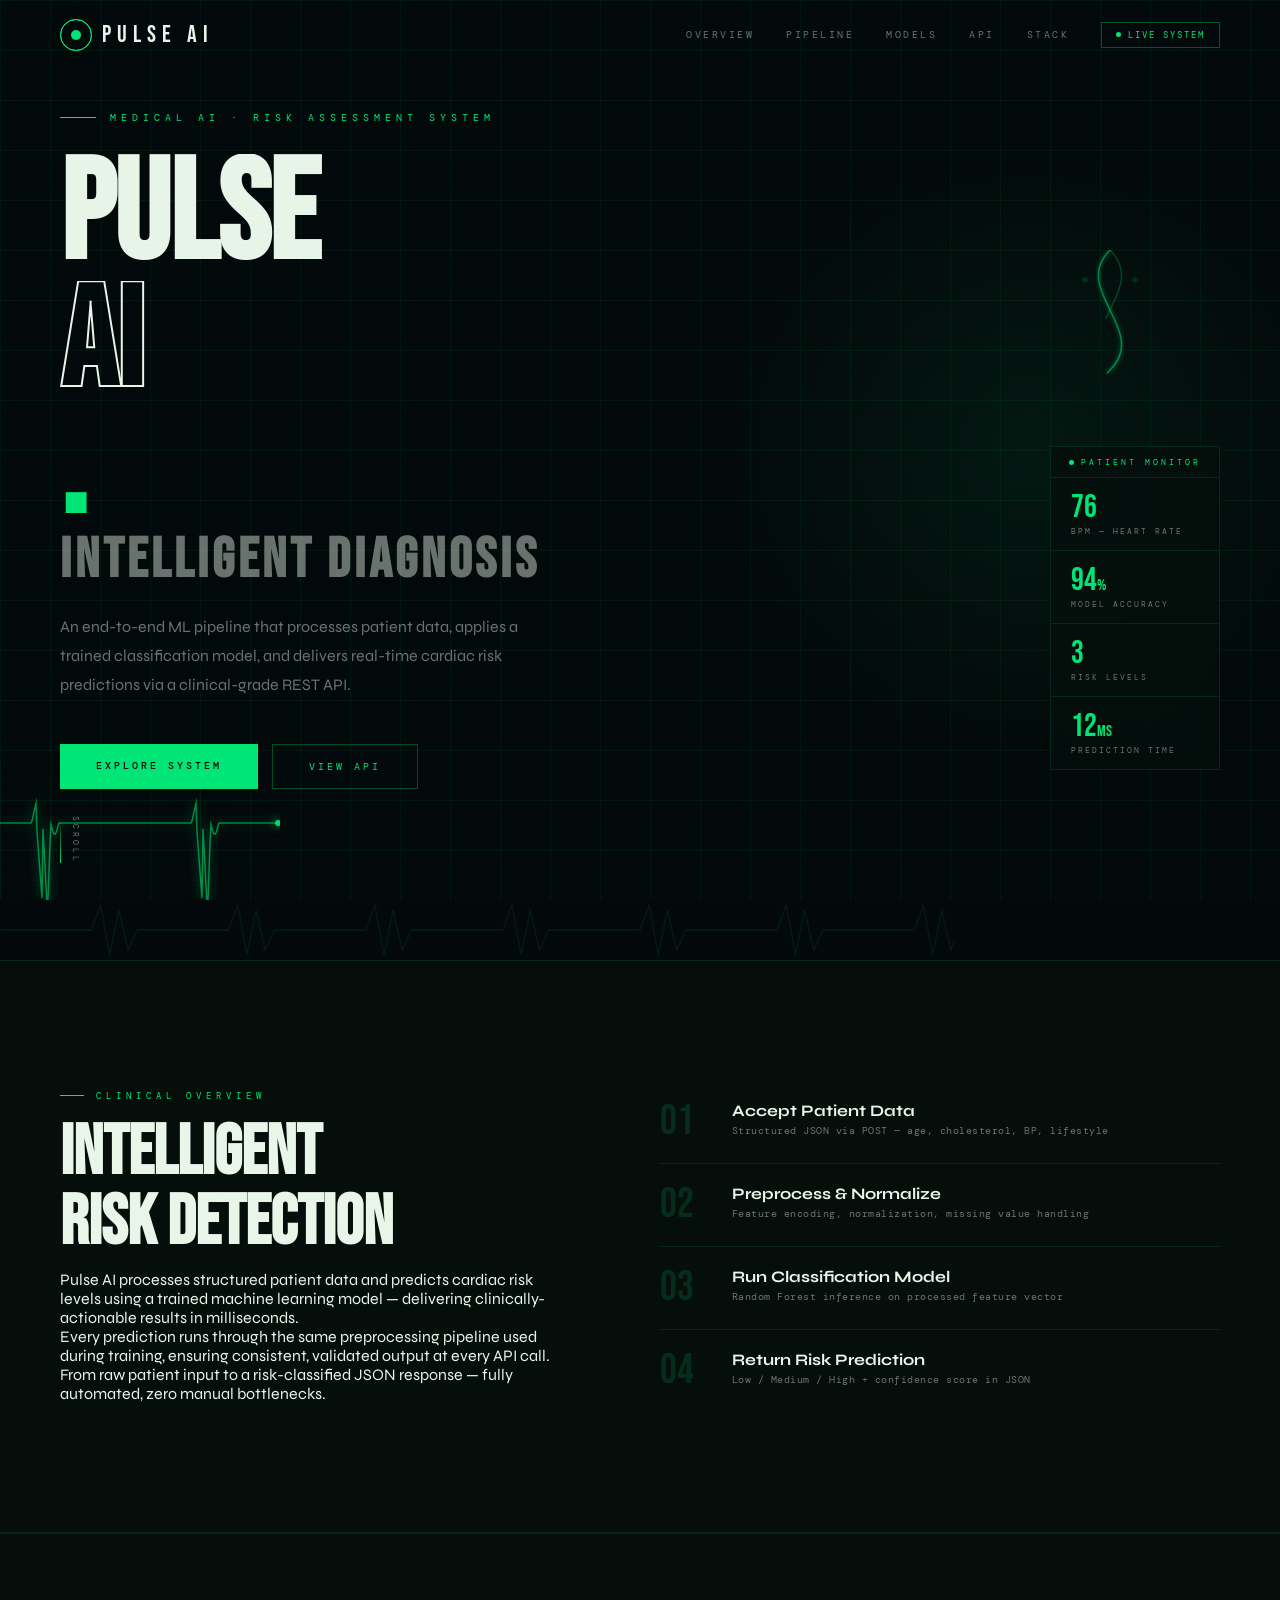
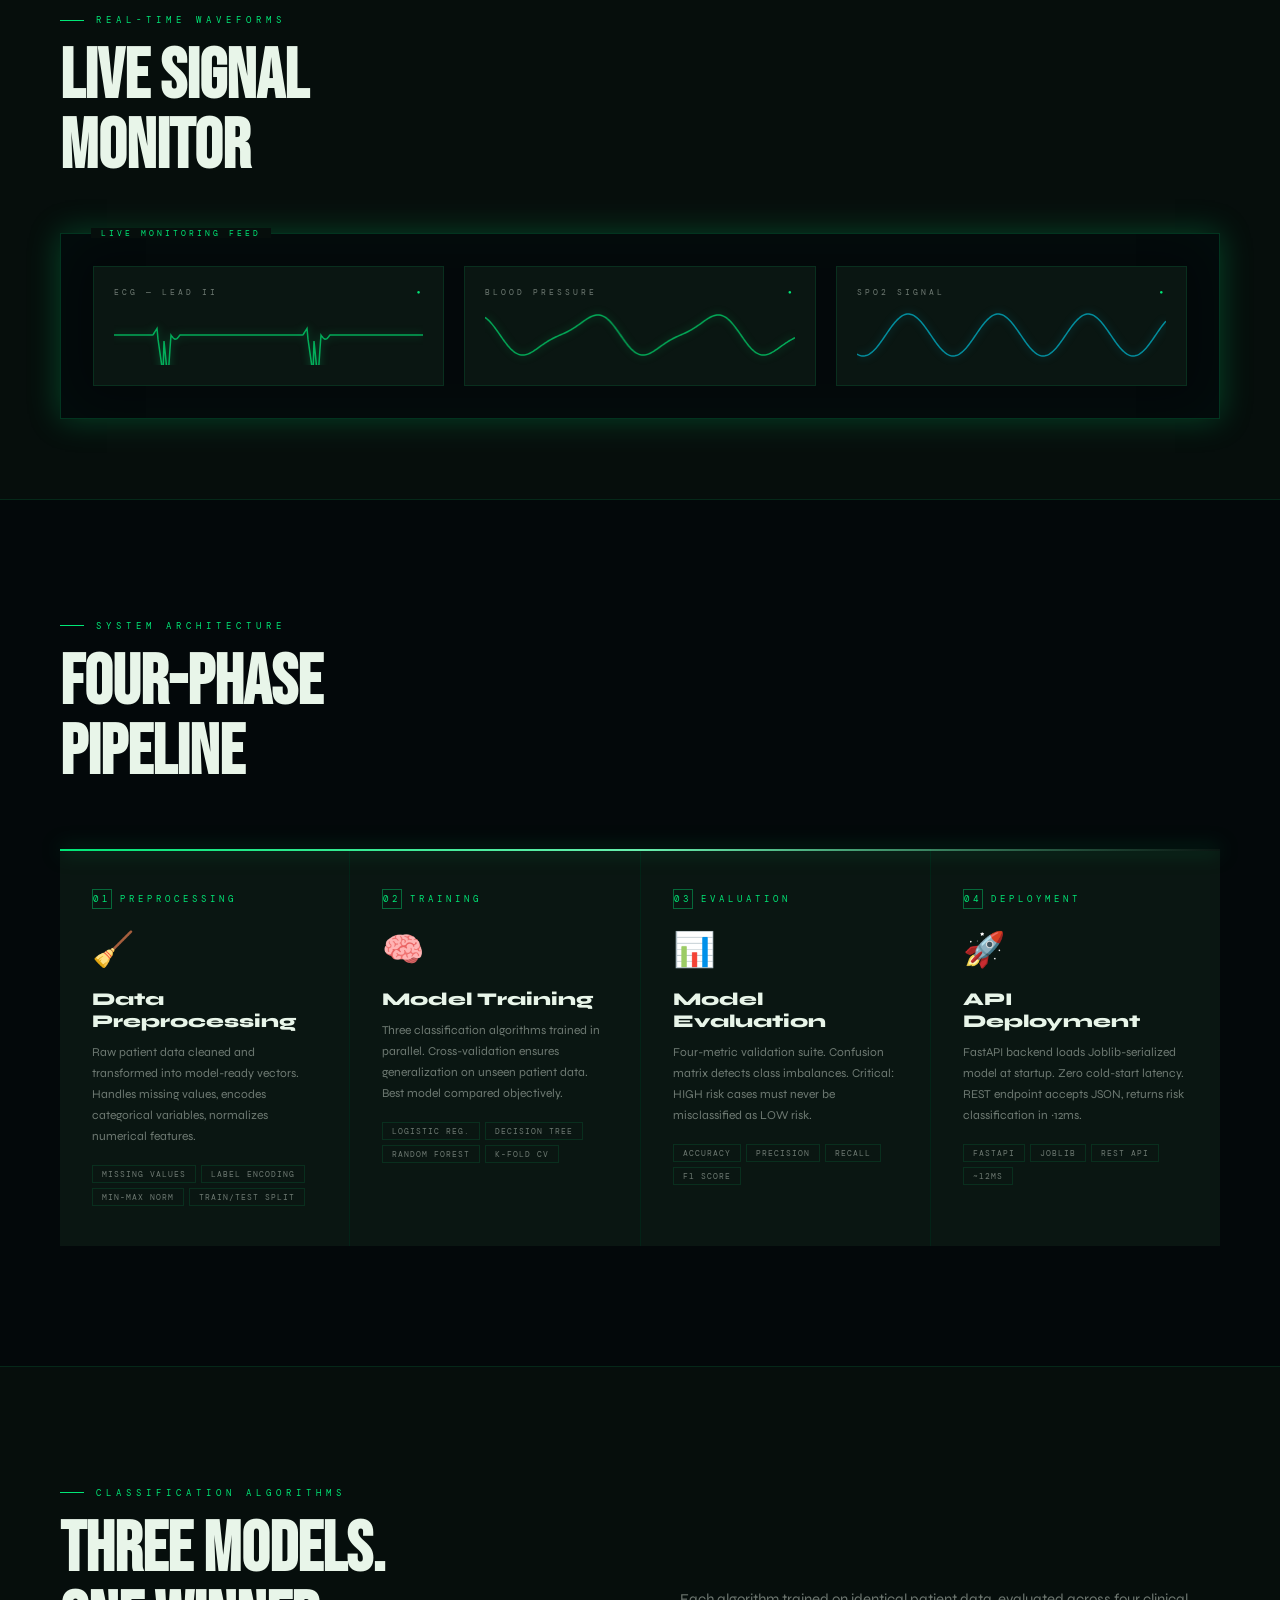
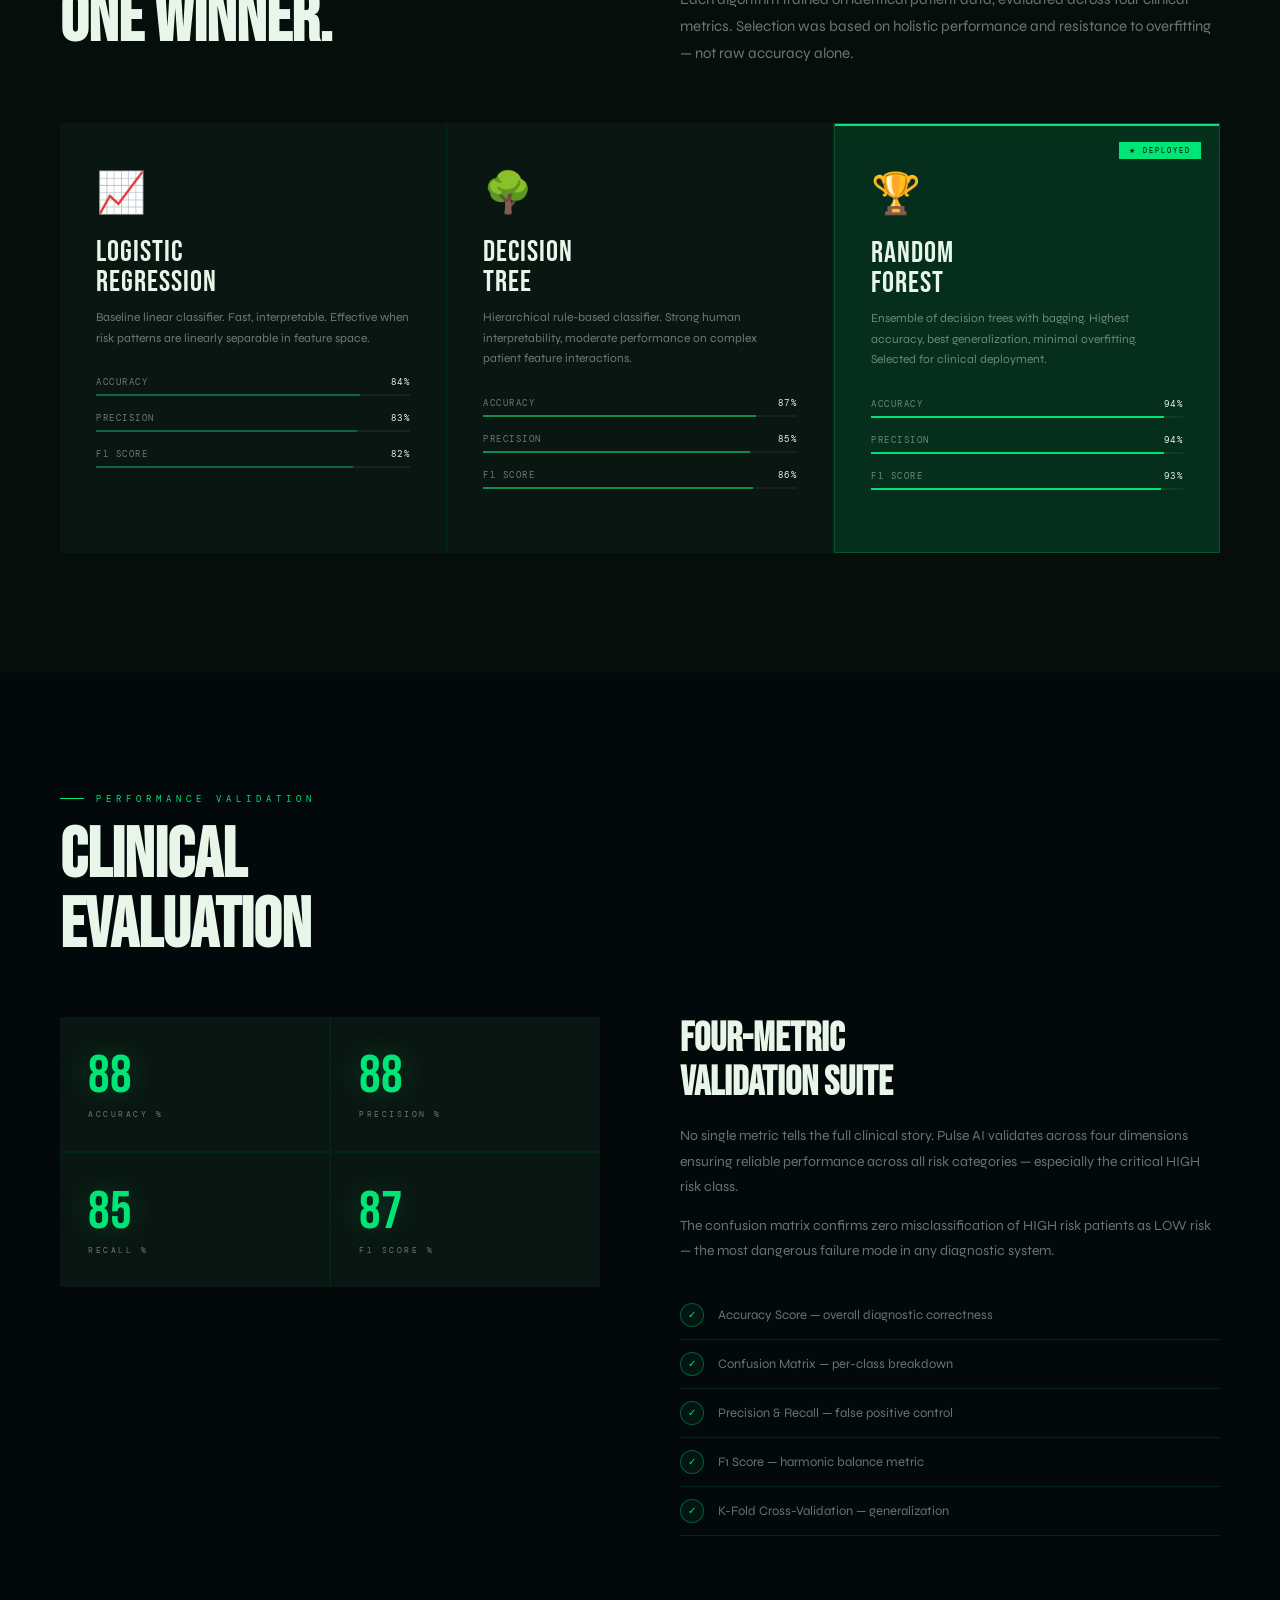
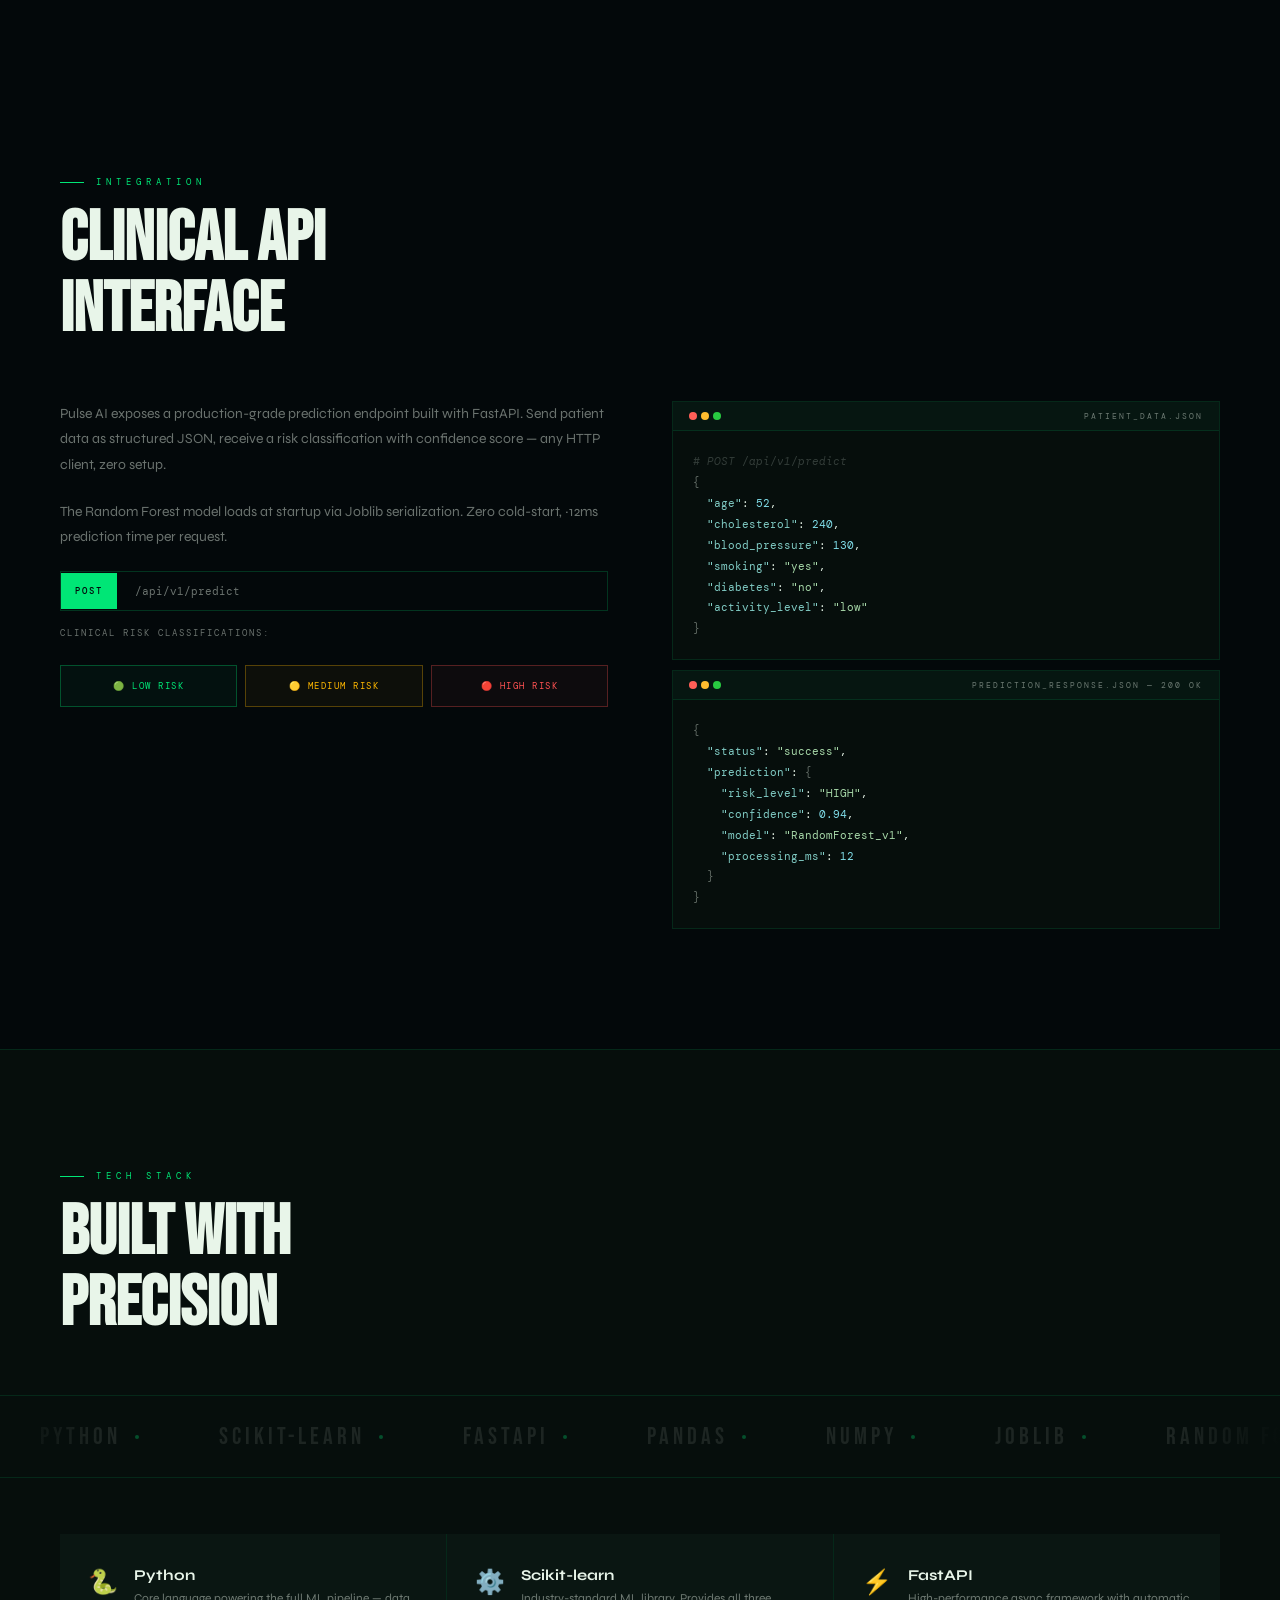
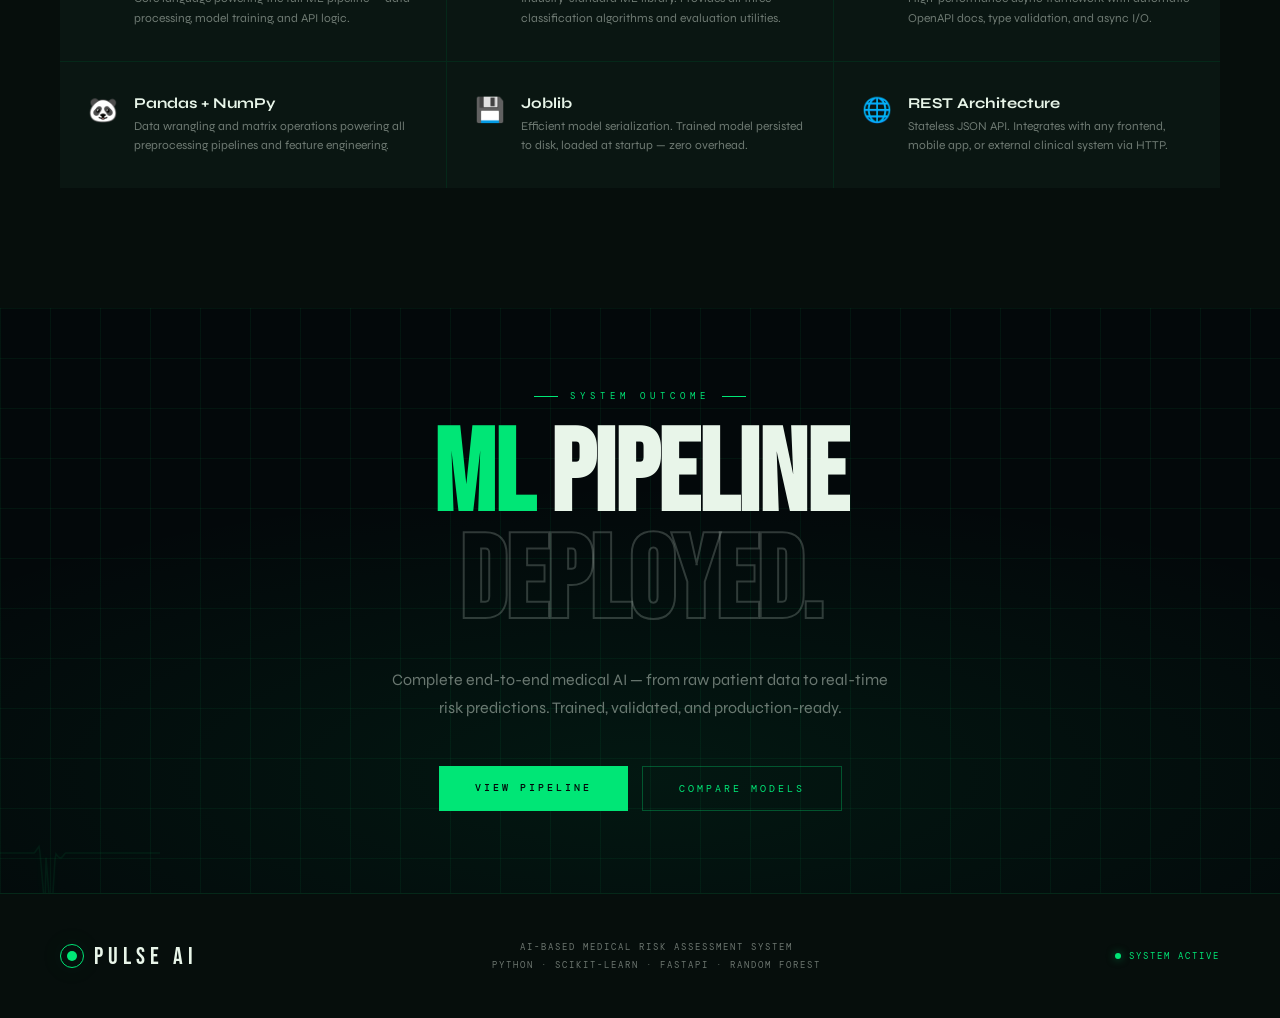
==== commit 575b537a: "Update index.html" ====
--- a/index.html
+++ b/index.html
@@ -33,7 +33,6 @@
   overflow-x: hidden;
 }
 
-/* ─── SCAN LINE OVERLAY ─── */
 body::after {
   content: '';
   position: fixed;
@@ -49,7 +48,7 @@
   z-index: 9998;
 }
 
-/* ─── SCROLL PROGRESS ─── */
+
 #prog {
   position: fixed;
   top: 0; left: 0;
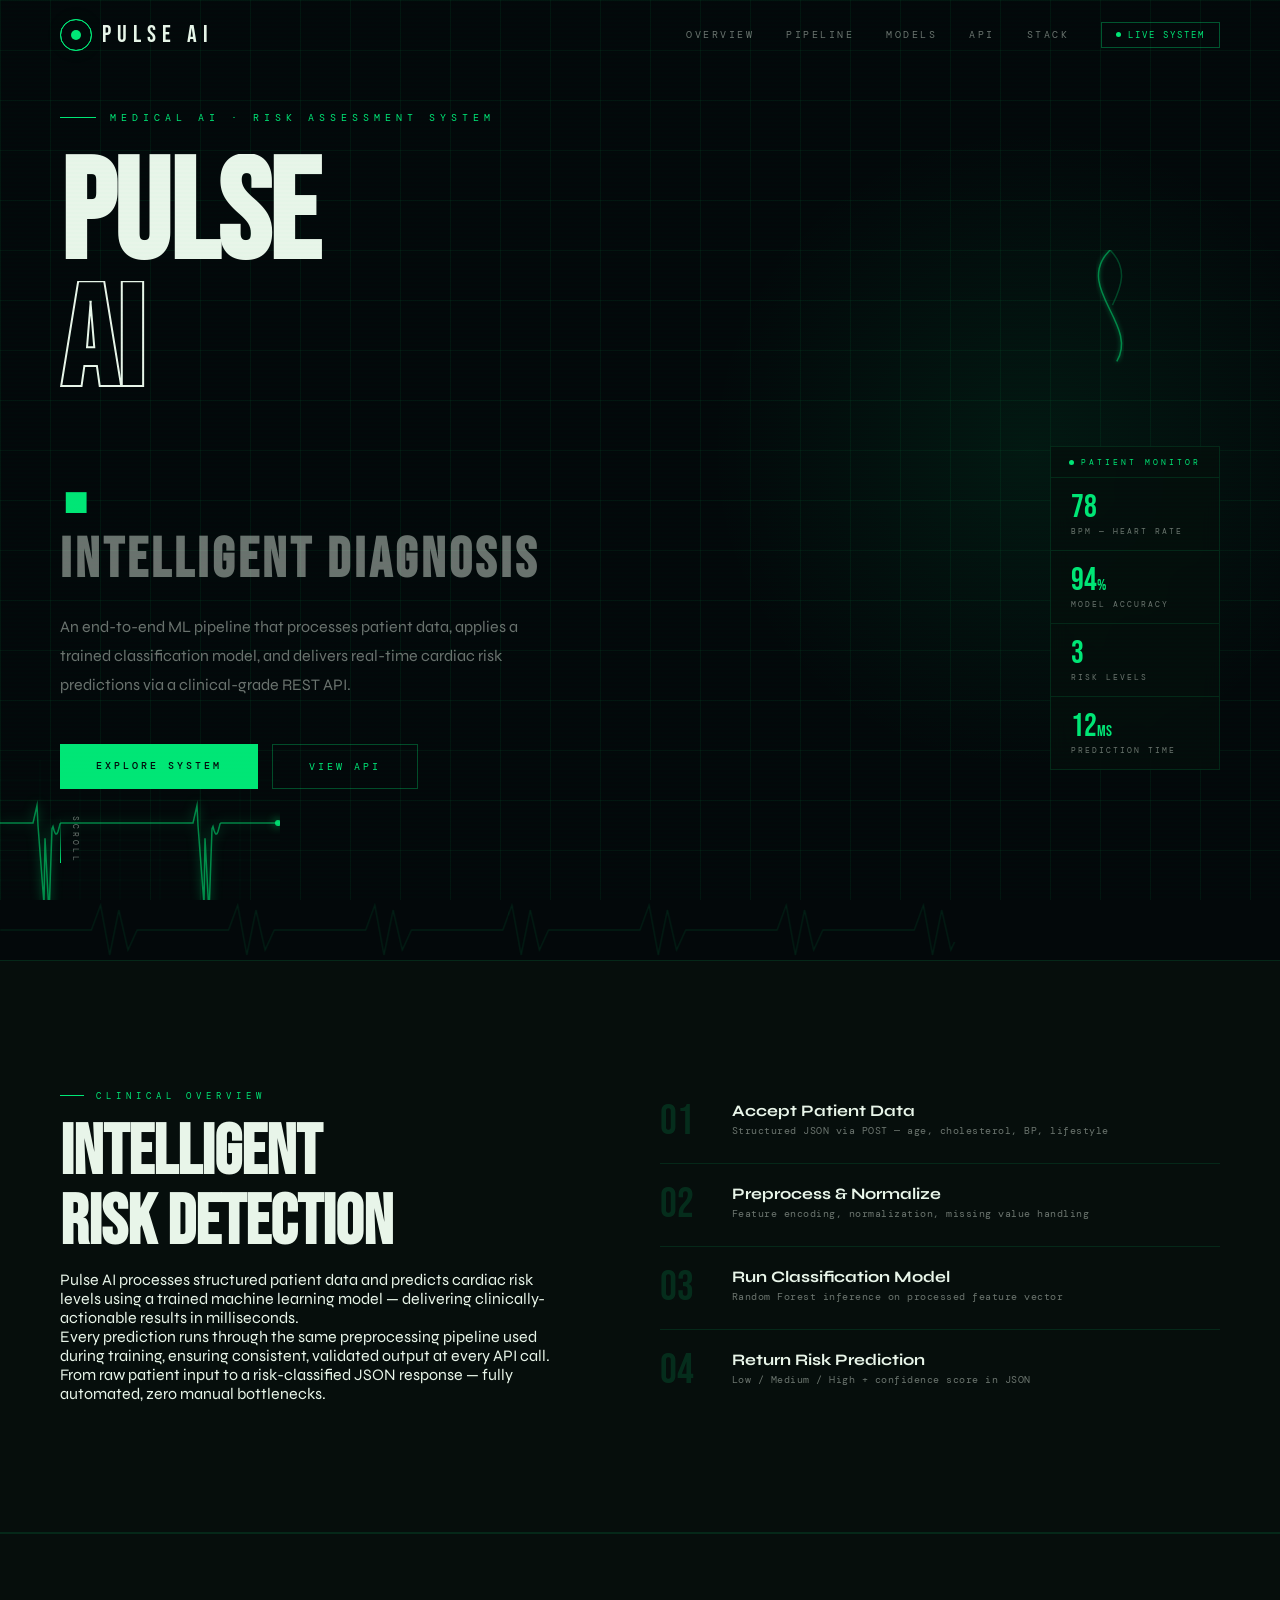
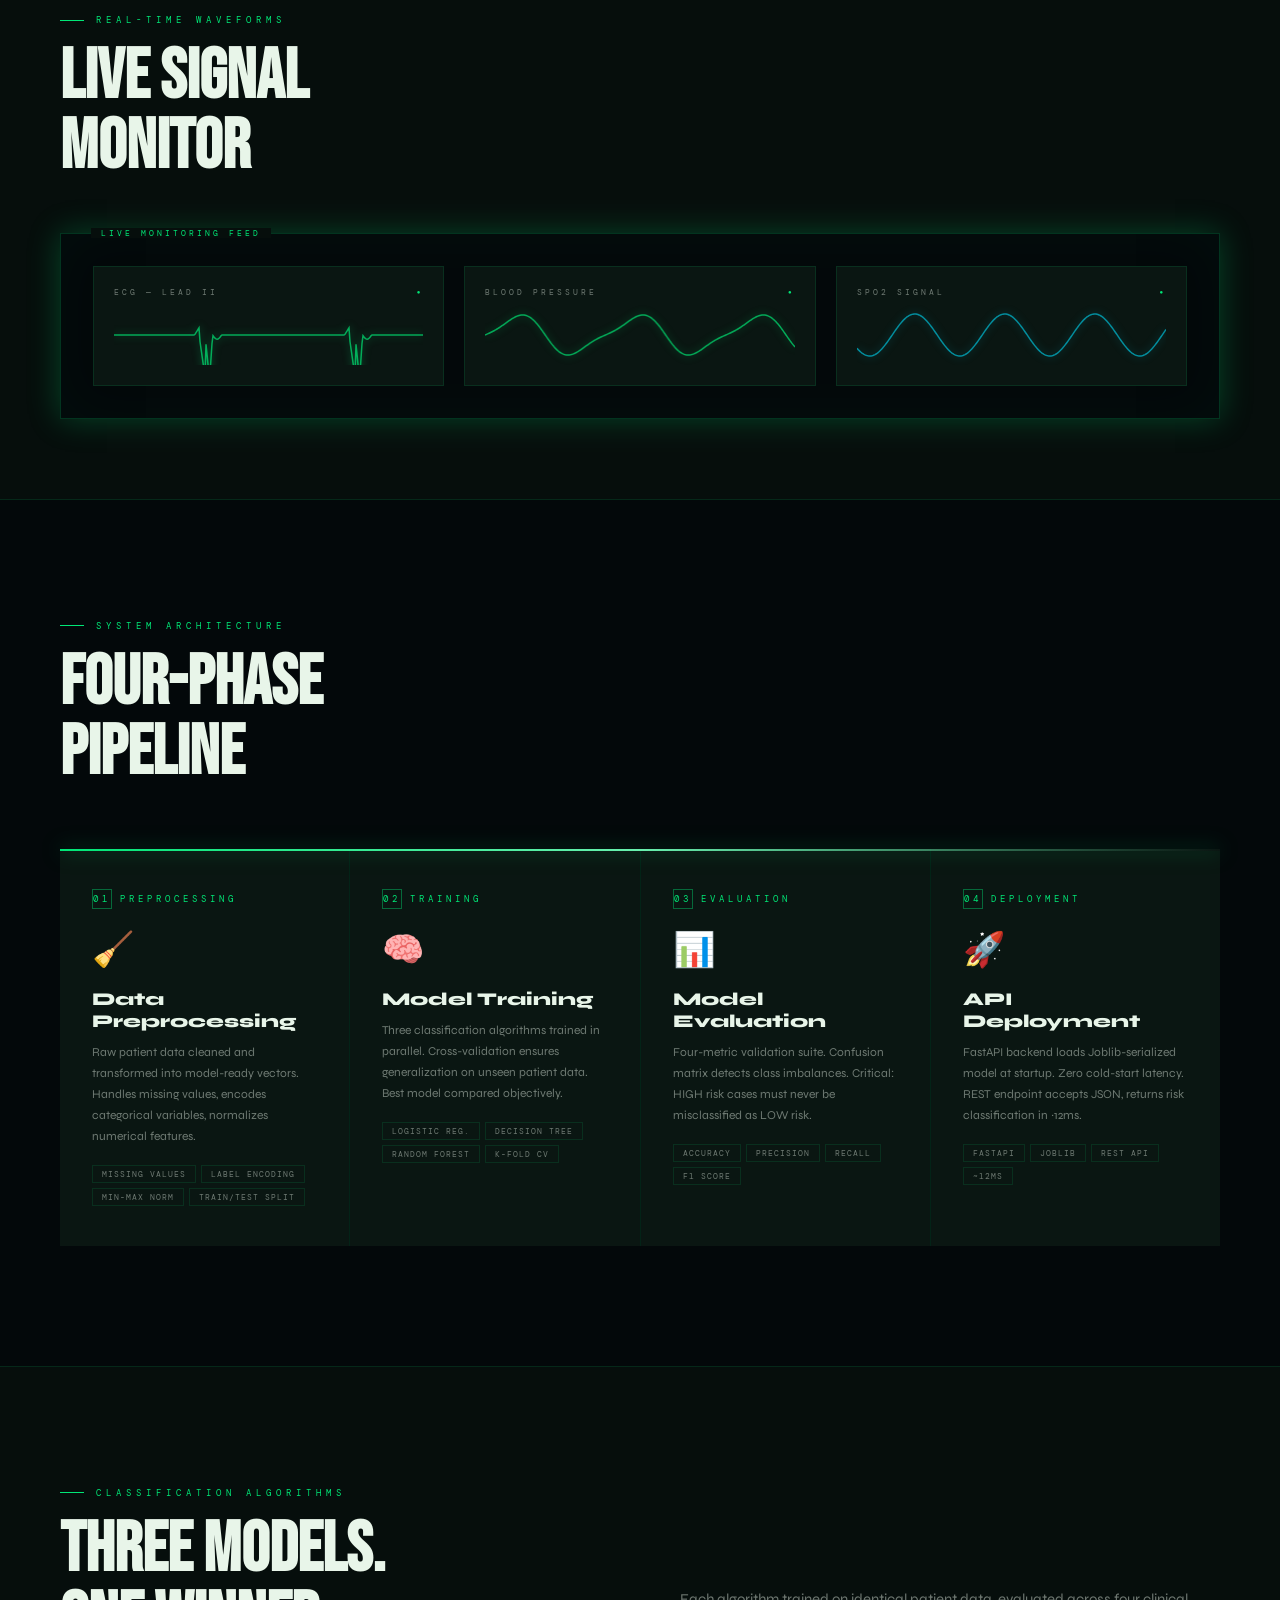
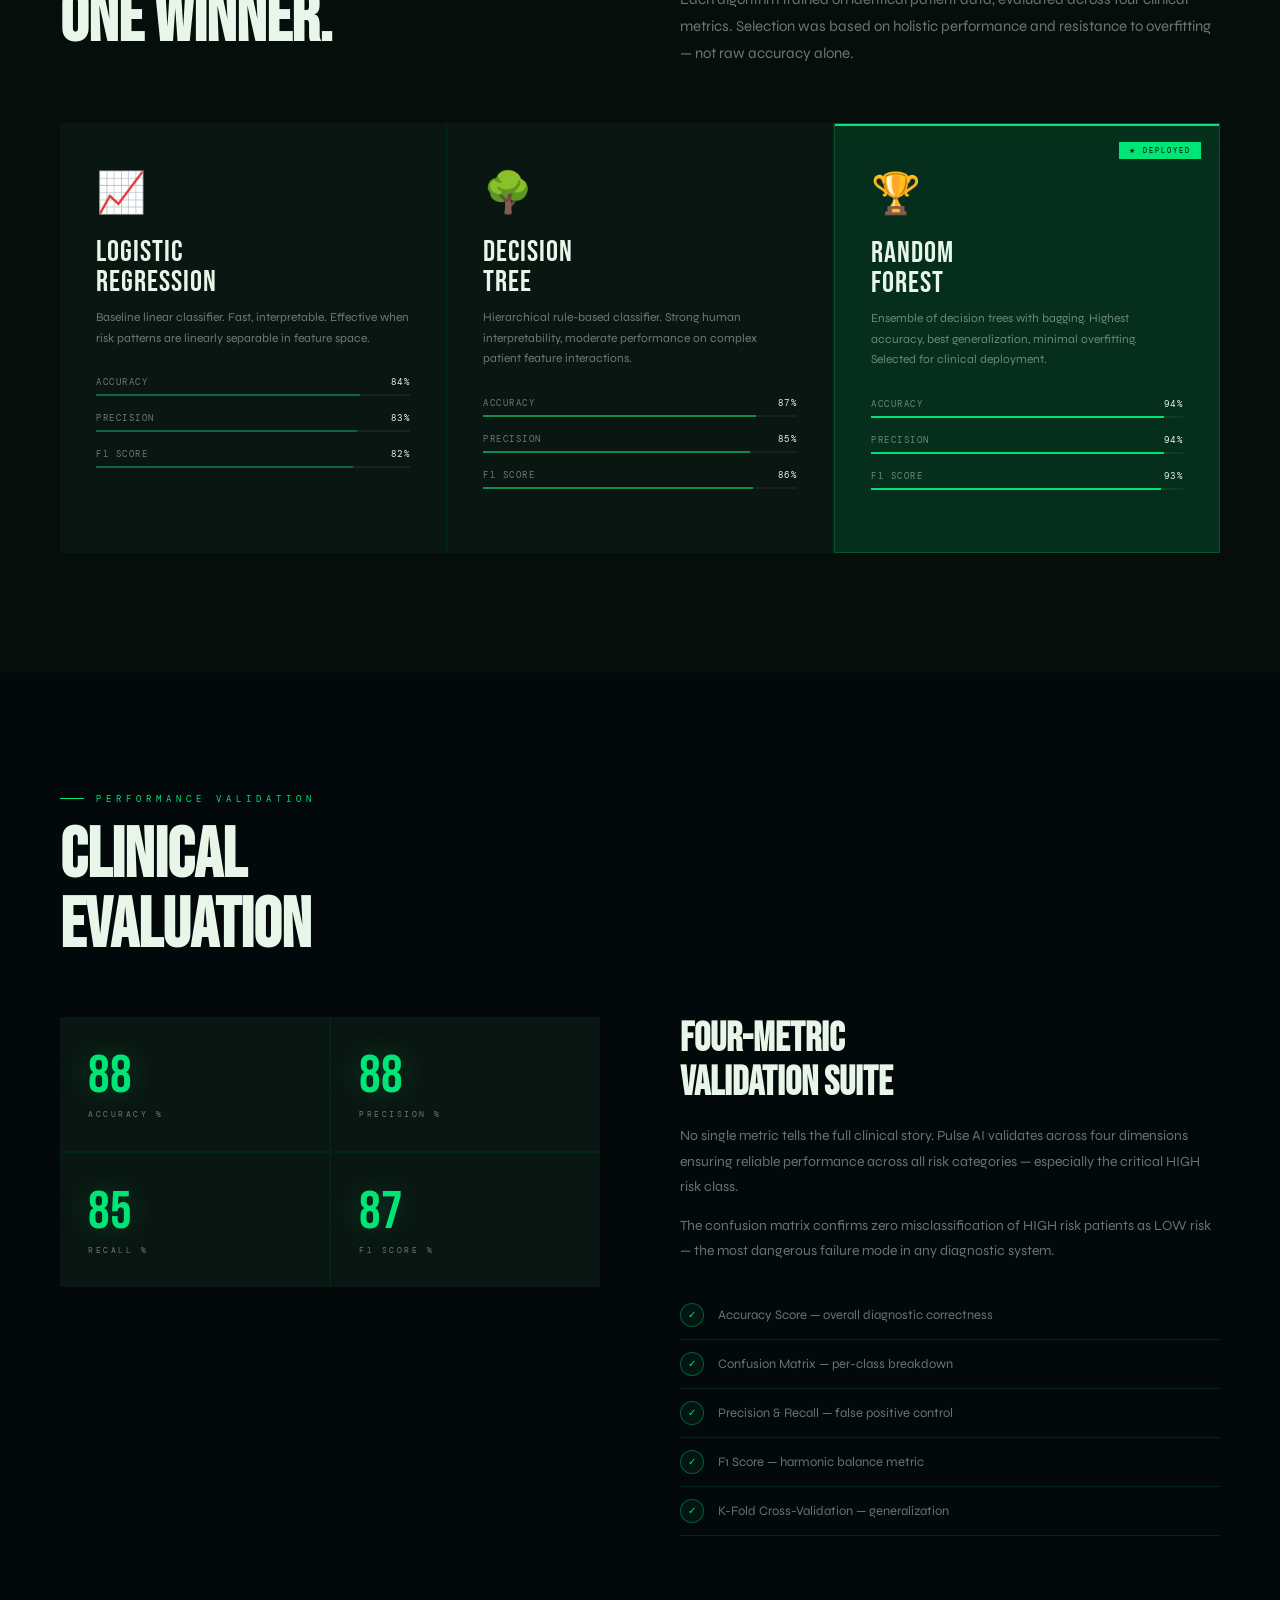
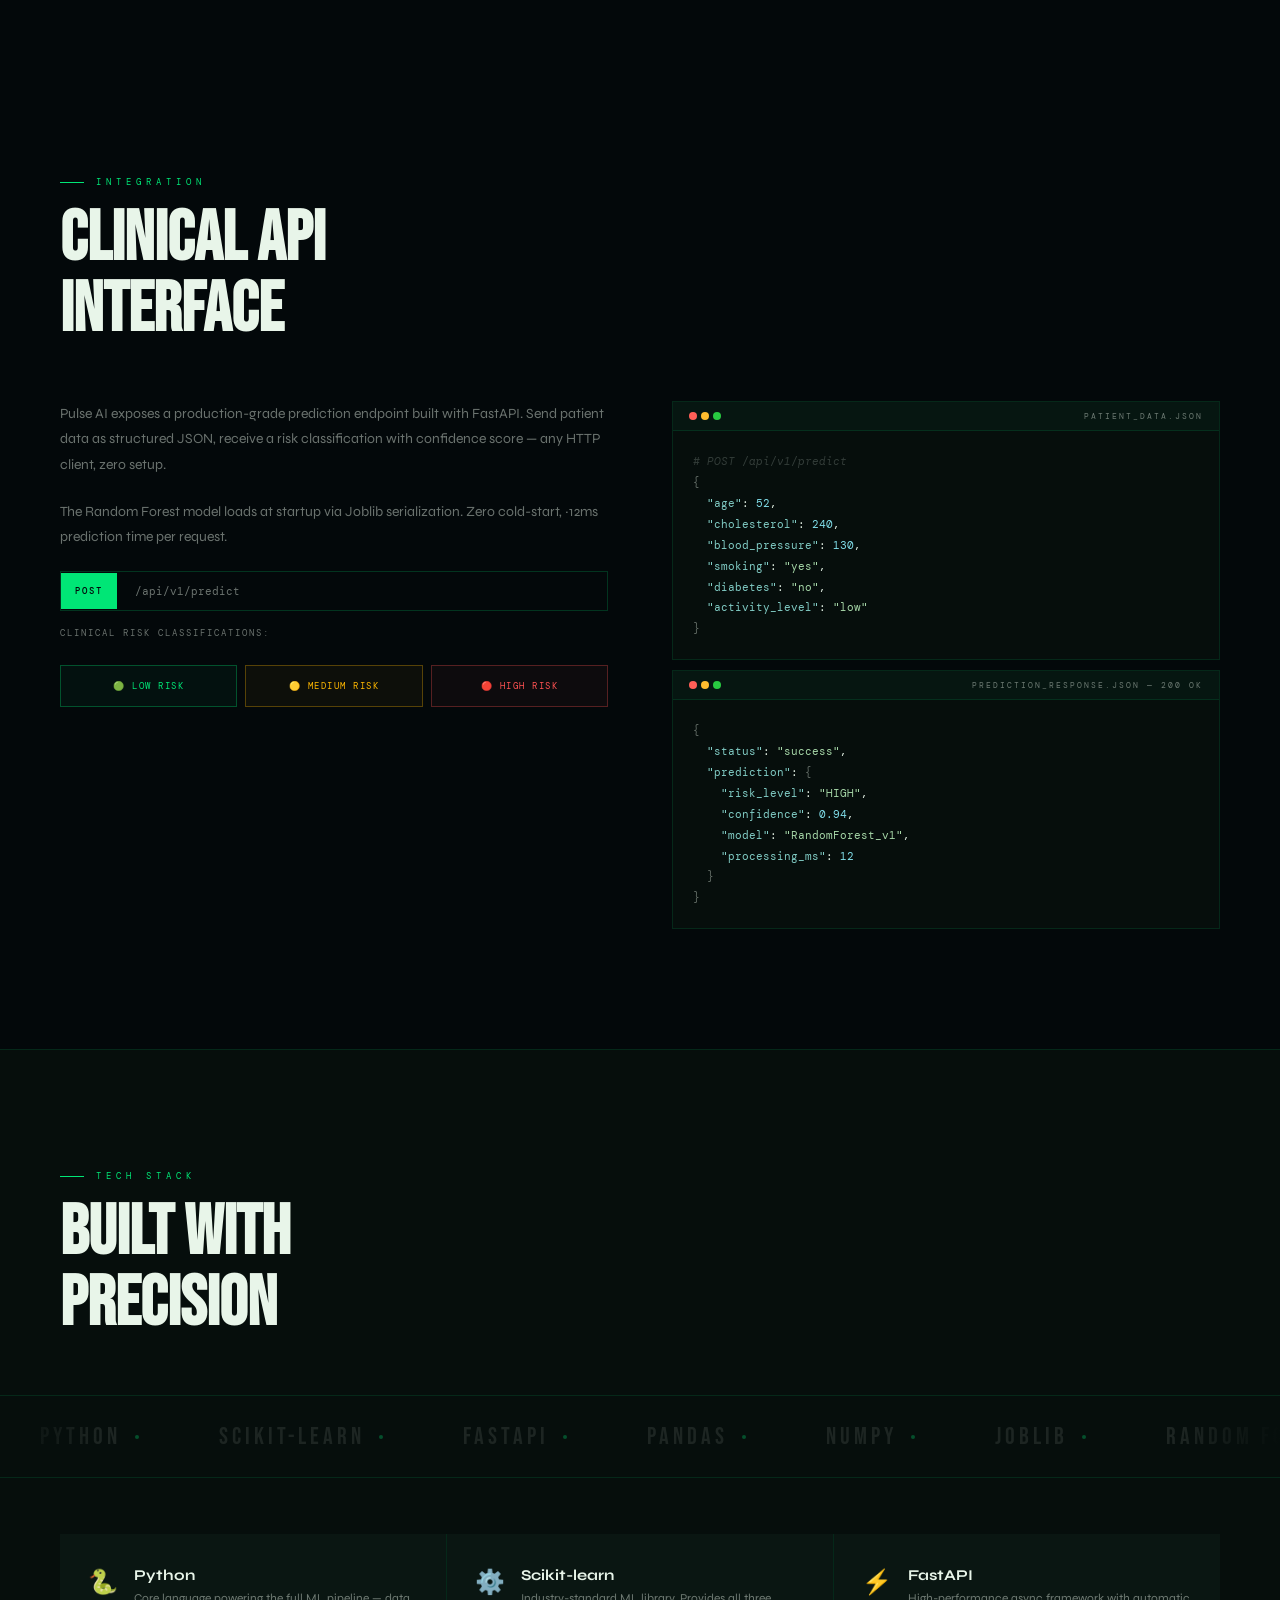
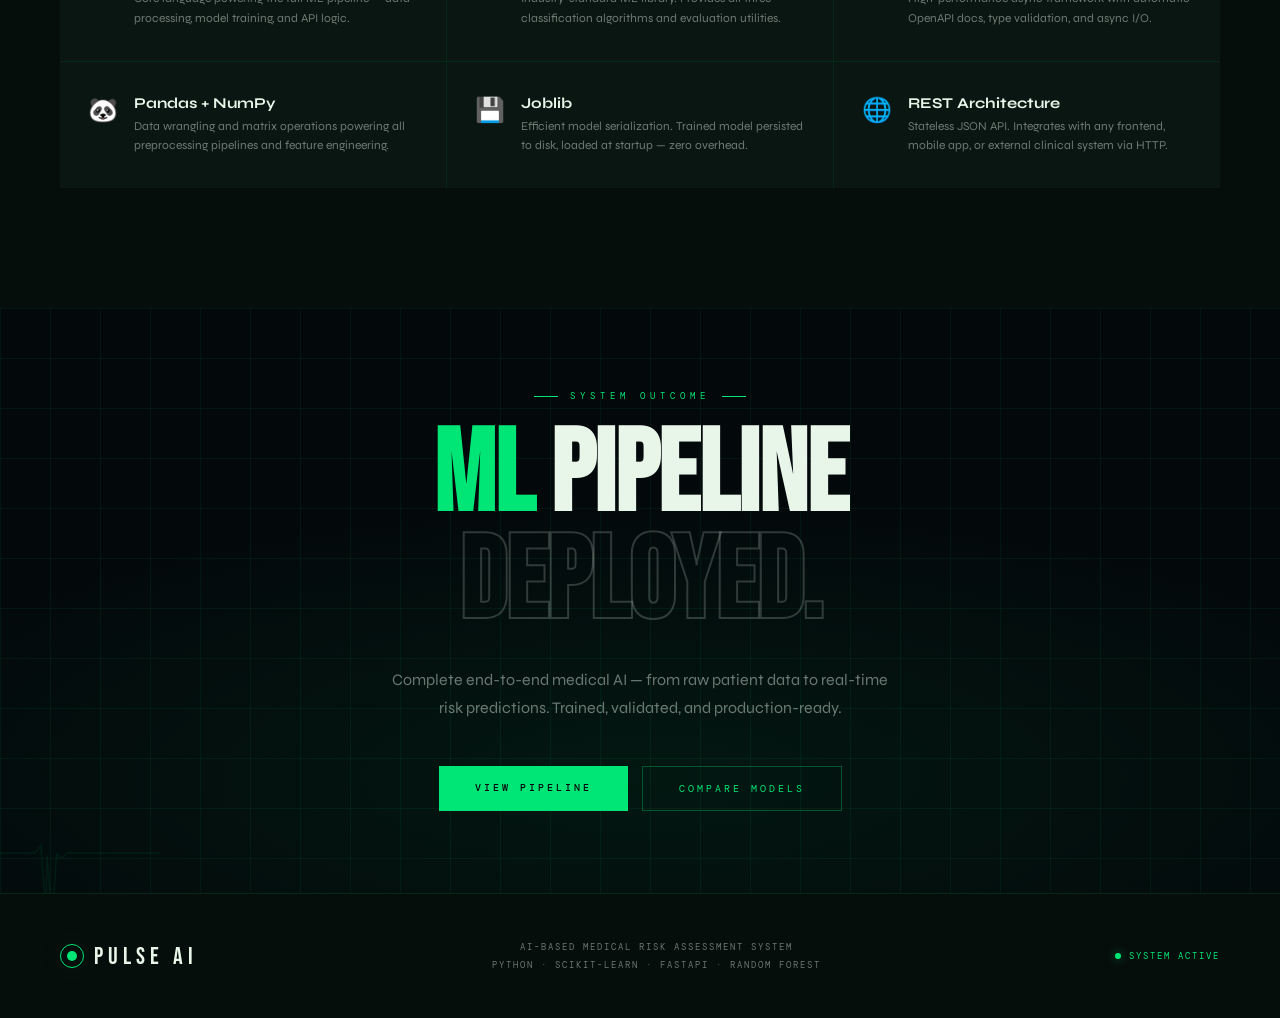
==== commit faaea00a: "Clean up CSS styles in index.html Removed unnecessary whitespace and comments in CSS styles." ====
--- a/index.html
+++ b/index.html
@@ -22,7 +22,6 @@
   --glow: 0 0 30px rgba(0,230,118,0.25);
   --glow-strong: 0 0 60px rgba(0,230,118,0.4);
 }
-
 *, *::before, *::after { margin:0; padding:0; box-sizing:border-box; }
 html { scroll-behavior:smooth; }
 
@@ -47,8 +46,6 @@
   pointer-events: none;
   z-index: 9998;
 }
-
-
 #prog {
   position: fixed;
   top: 0; left: 0;
@@ -60,7 +57,6 @@
   transition: width 0.08s linear;
 }
 
-/* ─── NAV ─── */
 nav {
   position: fixed;
   top: 0; left: 0; right: 0;
@@ -176,7 +172,6 @@
   to { background-position: 0 50px; }
 }
 
-/* Radial glow */
 .hero-glow {
   position: absolute;
   right: -100px; top: 50%;
@@ -191,7 +186,6 @@
   50% { transform: translateY(-50%) scale(1.1); opacity:0.7; }
 }
 
-/* ECG Hero Canvas */
 #ecg-canvas {
   position: absolute;
   bottom: 0; left: 0; right: 0;
